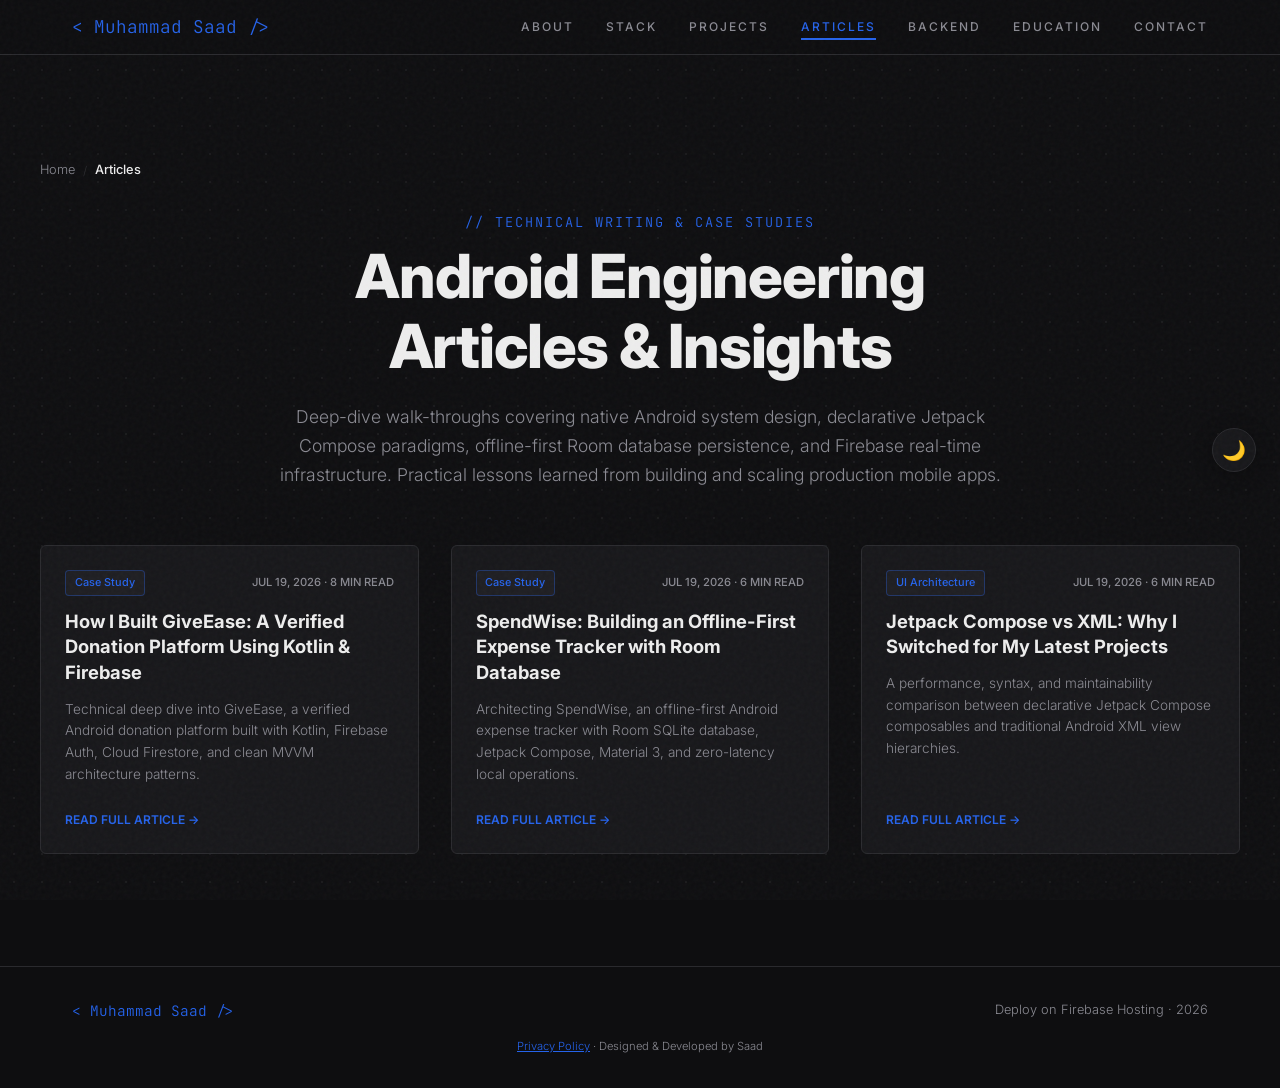
==== blog/index.html @ a01ab067 "feat(blog): upgrade blog to scalable SEO-optimized system with centralized posts-data and /blog/ lis" ====
<!DOCTYPE html>
<html lang="en-US">
<head>
    <meta charset="UTF-8">
    <meta http-equiv="Content-Security-Policy" content="upgrade-insecure-requests">
    <meta name="viewport" content="width=device-width, initial-scale=1.0, maximum-scale=1.0">
    <script>if(localStorage.getItem('portfolio-theme')==='light')document.documentElement.classList.add('light-mode');</script>
    <title>Android Engineering Articles &amp; Case Studies | Muhammad Saad</title>
    
    <!-- Meta Tags for SEO -->
    <meta name="description" content="Explore technical articles, Android case studies, and engineering breakdowns on Kotlin, Jetpack Compose, Room SQLite, and Firebase backend architectures by Muhammad Saad.">
    <meta name="robots" content="index, follow, max-image-preview:large, max-snippet:-1, max-video-preview:-1">
    <meta name="theme-color" content="#0e0e10">
    <meta name="author" content="Muhammad Saad">
    <meta name="keywords" content="Android developer articles, Kotlin tutorials, Jetpack Compose vs XML, Room Database case study, Firebase Android architecture, mobile app engineering blog">
    
    <link rel="canonical" href="https://saadev.site/blog/">
    <link rel="alternate" hreflang="en-us" href="https://saadev.site/blog/">

    <!-- Open Graph tags for social sharing -->
    <meta property="og:title" content="Android Engineering Articles &amp; Case Studies | Muhammad Saad">
    <meta property="og:description" content="In-depth technical articles and case studies exploring Kotlin, Jetpack Compose, Room persistence, and Firebase architectures.">
    <meta property="og:image" content="https://saadev.site/assets/og-image.jpg">
    <meta property="og:image:width" content="1200">
    <meta property="og:image:height" content="630">
    <meta property="og:url" content="https://saadev.site/blog/">
    <meta property="og:type" content="blog">

    <!-- Twitter Card tags -->
    <meta name="twitter:card" content="summary_large_image">
    <meta name="twitter:title" content="Android Engineering Articles | Muhammad Saad">
    <meta name="twitter:description" content="In-depth technical articles and case studies exploring Kotlin, Jetpack Compose, Room persistence, and Firebase architectures.">
    <meta name="twitter:image" content="https://saadev.site/assets/og-image.jpg">

    <!-- Favicons & Fonts -->
    <link rel="icon" type="image/svg+xml" href="/assets/favicon.svg">
    <link rel="apple-touch-icon" sizes="180x180" href="/assets/apple-touch-icon.png">
    <link rel="manifest" href="/manifest.json">
    <link rel="preconnect" href="https://fonts.googleapis.com">
    <link rel="preconnect" href="https://fonts.gstatic.com" crossorigin>
    <link href="https://fonts.googleapis.com/css2?family=Inter:wght@300;400;500;600;700;800&family=JetBrains+Mono:wght@400;700&display=swap" rel="stylesheet">
    <link rel="stylesheet" href="/style.css?v=10">

    <!-- Blog & Breadcrumbs Schema (JSON-LD) -->
    <script type="application/ld+json">
    {
      "@context": "https://schema.org",
      "@type": "Blog",
      "name": "Muhammad Saad — Android Developer Articles",
      "description": "Technical articles, system design breakdowns, and case studies on native Android development, Kotlin, Jetpack Compose, and Firebase infrastructure.",
      "url": "https://saadev.site/blog/",
      "author": {
        "@type": "Person",
        "name": "Muhammad Saad",
        "url": "https://saadev.site/"
      },
      "blogPost": [
        {
          "@type": "BlogPosting",
          "headline": "How I Built GiveEase: A Verified Donation Platform Using Kotlin & Firebase",
          "url": "https://saadev.site/blog/giveease-case-study",
          "datePublished": "2026-07-19"
        },
        {
          "@type": "BlogPosting",
          "headline": "SpendWise: Building an Offline-First Expense Tracker with Room Database",
          "url": "https://saadev.site/blog/spendwise-case-study",
          "datePublished": "2026-06-15"
        },
        {
          "@type": "BlogPosting",
          "headline": "Jetpack Compose vs XML: Why I Switched for My Latest Projects",
          "url": "https://saadev.site/blog/jetpack-compose-vs-xml",
          "datePublished": "2026-05-10"
        }
      ]
    }
    </script>
    <script type="application/ld+json">
    {
      "@context": "https://schema.org",
      "@type": "BreadcrumbList",
      "itemListElement": [
        { "@type": "ListItem", "position": 1, "name": "Home", "item": "https://saadev.site/" },
        { "@type": "ListItem", "position": 2, "name": "Articles", "item": "https://saadev.site/blog/" }
      ]
    }
    </script>
</head>
<body class="blog-listing-page">

<!-- Navbar -->
<nav class="navbar scrolled">
    <div class="nav-container">
        <a href="/" class="logo">&lt; Muhammad Saad /&gt;</a>
        <div class="nav-links">
            <a href="/#about">ABOUT</a>
            <a href="/#stack">STACK</a>
            <a href="/#projects">PROJECTS</a>
            <a href="/blog/" class="active">ARTICLES</a>
            <a href="/#backend">BACKEND</a>
            <a href="/#education">EDUCATION</a>
            <a href="/#contact">CONTACT</a>
        </div>
        <button class="hamburger" aria-label="Toggle Navigation Menu" type="button">
            <span></span><span></span><span></span>
        </button>
    </div>
</nav>

<main class="container section-padding" style="margin-top: 3rem;">
    <!-- Breadcrumb -->
    <div class="article-breadcrumb" style="max-width: 1200px; margin-bottom: 2rem;">
        <a href="/">Home</a>
        <span class="breadcrumb-separator">/</span>
        <span class="breadcrumb-current">Articles</span>
    </div>

    <!-- Header & On-Page SEO -->
    <header class="blog-listing-header">
        <div class="section-label" style="justify-content: center;">// TECHNICAL WRITING &amp; CASE STUDIES</div>
        <h1 class="blog-listing-title">Android Engineering Articles &amp; Insights</h1>
        <p class="blog-listing-desc">
            Deep-dive walk-throughs covering native Android system design, declarative Jetpack Compose paradigms, offline-first Room database persistence, and Firebase real-time infrastructure. Practical lessons learned from building and scaling production mobile apps.
        </p>
    </header>

    <!-- Articles Grid -->
    <section aria-label="All Technical Articles">
        <div class="blog-listing-grid" id="articles-listing-grid">
            <!-- Article 1 -->
            <article class="blog-card is-visible">
                <div class="blog-card-content">
                    <div style="display: flex; align-items: center; justify-content: space-between; margin-bottom: 0.8rem; gap: 0.5rem; flex-wrap: wrap;">
                        <span class="badge" style="font-size: 0.68rem; padding: 0.2rem 0.55rem; color: var(--accent); border-color: rgba(37, 99, 235, 0.35);">Case Study</span>
                        <div class="blog-card-meta" style="margin-bottom: 0;">JULY 19, 2026 · 8 MIN READ</div>
                    </div>
                    <h2 class="blog-card-title" style="font-size: 1.15rem; margin-bottom: 0.8rem;">How I Built GiveEase: A Verified Donation Platform Using Kotlin &amp; Firebase</h2>
                    <p class="blog-card-desc">Technical deep dive into GiveEase, a verified Android donation platform built with Kotlin, Firebase Auth, Cloud Firestore, and clean MVVM architecture patterns.</p>
                    <a href="/blog/giveease-case-study" class="blog-card-link">READ FULL CASE STUDY &rarr;</a>
                </div>
            </article>

            <!-- Article 2 -->
            <article class="blog-card is-visible">
                <div class="blog-card-content">
                    <div style="display: flex; align-items: center; justify-content: space-between; margin-bottom: 0.8rem; gap: 0.5rem; flex-wrap: wrap;">
                        <span class="badge" style="font-size: 0.68rem; padding: 0.2rem 0.55rem; color: var(--accent); border-color: rgba(37, 99, 235, 0.35);">Case Study</span>
                        <div class="blog-card-meta" style="margin-bottom: 0;">JUNE 15, 2026 · 6 MIN READ</div>
                    </div>
                    <h2 class="blog-card-title" style="font-size: 1.15rem; margin-bottom: 0.8rem;">SpendWise: Building an Offline-First Expense Tracker with Room Database</h2>
                    <p class="blog-card-desc">Architecting SpendWise, an offline-first Android expense tracker with Room SQLite database, Jetpack Compose, Material 3, and zero-latency local operations.</p>
                    <a href="/blog/spendwise-case-study" class="blog-card-link">READ FULL CASE STUDY &rarr;</a>
                </div>
            </article>

            <!-- Article 3 -->
            <article class="blog-card is-visible">
                <div class="blog-card-content">
                    <div style="display: flex; align-items: center; justify-content: space-between; margin-bottom: 0.8rem; gap: 0.5rem; flex-wrap: wrap;">
                        <span class="badge" style="font-size: 0.68rem; padding: 0.2rem 0.55rem; color: var(--accent); border-color: rgba(37, 99, 235, 0.35);">UI Architecture</span>
                        <div class="blog-card-meta" style="margin-bottom: 0;">MAY 10, 2026 · 6 MIN READ</div>
                    </div>
                    <h2 class="blog-card-title" style="font-size: 1.15rem; margin-bottom: 0.8rem;">Jetpack Compose vs XML: Why I Switched for My Latest Projects</h2>
                    <p class="blog-card-desc">A performance, syntax, and maintainability comparison between declarative Jetpack Compose composables and traditional Android XML view hierarchies.</p>
                    <a href="/blog/jetpack-compose-vs-xml" class="blog-card-link">READ COMPARISON ANALYSIS &rarr;</a>
                </div>
            </article>
        </div>
    </section>
</main>

<!-- Dynamic Hydration from Centralized Data -->
<script type="module">
    import { getAllPosts, formatDate } from '/blog/posts-data.js';
    try {
        const grid = document.getElementById('articles-listing-grid');
        const posts = getAllPosts();
        if (grid && posts && posts.length > 0) {
            grid.innerHTML = posts.map(post => `
                <article class="blog-card is-visible">
                    <div class="blog-card-content">
                        <div style="display: flex; align-items: center; justify-content: space-between; margin-bottom: 0.8rem; gap: 0.5rem; flex-wrap: wrap;">
                            <span class="badge" style="font-size: 0.68rem; padding: 0.2rem 0.55rem; color: var(--accent); border-color: rgba(37, 99, 235, 0.35);">${post.category}</span>
                            <div class="blog-card-meta" style="margin-bottom: 0;">${formatDate(post.datePublished).toUpperCase()} · ${post.readTimeMinutes} MIN READ</div>
                        </div>
                        <h2 class="blog-card-title" style="font-size: 1.15rem; margin-bottom: 0.8rem;">${post.title}</h2>
                        <p class="blog-card-desc">${post.excerpt}</p>
                        <a href="/blog/${post.slug}" class="blog-card-link">READ FULL ARTICLE &rarr;</a>
                    </div>
                </article>
            `).join('');
        }
    } catch (err) {
        console.debug('Static posts active:', err);
    }
</script>

<!-- Mobile Navigation and Theme Toggle Scripts -->
<script>
    document.addEventListener('DOMContentLoaded', () => {
        const hamburger = document.querySelector('.hamburger');
        const navLinks = document.querySelector('.nav-links');
        if (hamburger && navLinks) {
            hamburger.addEventListener('click', () => {
                hamburger.classList.toggle('active');
                navLinks.classList.toggle('active');
            });
        }

        const themeToggle = document.getElementById('theme-toggle');
        if (themeToggle) {
            themeToggle.addEventListener('click', () => {
                const isLight = document.documentElement.classList.toggle('light-mode');
                localStorage.setItem('portfolio-theme', isLight ? 'light' : 'dark');
            });
        }
    });
</script>

<!-- Dark/Light Mode Toggle -->
<button class="theme-toggle" id="theme-toggle" aria-label="Toggle dark/light mode">
    <span class="icon-moon">&#127769;</span>
    <span class="icon-sun">&#9728;&#65039;</span>
</button>

<!-- Footer -->
<footer class="footer">
    <div class="footer-inner">
        <div class="footer-logo">&lt; Muhammad Saad /&gt;</div>
        <div class="footer-right">Deploy on Firebase Hosting · 2026</div>
    </div>
    <div class="footer-center"><a href="/privacy" style="color: var(--accent); text-decoration: underline;">Privacy Policy</a> · Designed &amp; Developed by Saad</div>
</footer>

</body>
</html>
---- style.css ----
:root {
    --bg: #0e0e10;
    --surface: #17171a;
    --surface2: #1e1e22;
    --border: #2a2a2e;
    --text: #ededed;
    --muted: #8a8a92;
    --accent: #2563eb;
    --accent-hover: #1d4ed8;
    --white: #ffffff;
    --font-display: 'Inter', sans-serif;
    --font-ui: 'Inter', sans-serif;
    --font-body: 'Inter', sans-serif;
    --font-mono: 'JetBrains Mono', monospace;

    /* Legacy aliases — subpage inline styles reference these */
    --android: var(--accent);
    --android-dim: var(--accent-hover);
    --firebase: var(--accent);
    --firebase-org: var(--accent-hover);
}

/* Selection */
::selection { background: var(--accent); color: #fff; }

/* Scrollbar */
::-webkit-scrollbar { width: 6px; }
::-webkit-scrollbar-track { background: var(--bg); }
::-webkit-scrollbar-thumb { background: var(--border); border-radius: 3px; }
::-webkit-scrollbar-thumb:hover { background: var(--accent); }

* { margin:0; padding:0; box-sizing:border-box; }
html { scroll-behavior: smooth; overflow-x: hidden; }

body {
    background: var(--bg);
    color: var(--text);
    font-family: var(--font-body);
    font-weight: 300;
    line-height: 1.6;
    overflow-x: hidden;
}

/* Noise overlay */
body::before {
    content: '';
    position: fixed; top:0; left:0; width:100%; height:100%;
    background-image: url("data:image/svg+xml,%3Csvg viewBox='0 0 256 256' xmlns='http://www.w3.org/2000/svg'%3E%3Cfilter id='noise'%3E%3CfeTurbulence type='fractalNoise' baseFrequency='0.9' numOctaves='4' stitchTiles='stitch'/%3E%3C/filter%3E%3Crect width='100%25' height='100%25' filter='url(%23noise)' opacity='0.035'/%3E%3C/svg%3E");
    pointer-events: none; z-index: 9999;
}

/* Dot grid */
body::after {
    content: '';
    position: fixed; top:0; left:0; width:100%; height:100%;
    background-image: radial-gradient(var(--border) 1px, transparent 1px);
    background-size: 28px 28px;
    opacity: 0.4;
    pointer-events: none; z-index: -1;
}

a { text-decoration:none; color:inherit; transition: all 0.3s ease; }
img { max-width:100%; display:block; }

.container { max-width:1200px; margin:0 auto; padding:0 2rem; }
.section-padding { padding: 7rem 0; }

/* Scroll animation base with 3D depth */
.reveal {
    opacity: 0;
    transform: perspective(1000px) rotateX(8deg) translateY(24px);
    transform-origin: center bottom;
    transition: opacity 0.7s cubic-bezier(0.16, 1, 0.3, 1), transform 0.7s cubic-bezier(0.16, 1, 0.3, 1);
}
.reveal.is-visible {
    opacity: 1;
    transform: perspective(1000px) rotateX(0deg) translateY(0);
}
.reveal-left {
    opacity: 0;
    transform: perspective(1000px) rotateY(-8deg) translateX(-30px);
    transform-origin: left center;
    transition: opacity 0.7s cubic-bezier(0.16, 1, 0.3, 1), transform 0.7s cubic-bezier(0.16, 1, 0.3, 1);
}
.reveal-left.is-visible {
    opacity: 1;
    transform: perspective(1000px) rotateY(0deg) translateX(0);
}
.reveal-right {
    opacity: 0;
    transform: perspective(1000px) rotateY(8deg) translateX(30px);
    transform-origin: right center;
    transition: opacity 0.7s cubic-bezier(0.16, 1, 0.3, 1), transform 0.7s cubic-bezier(0.16, 1, 0.3, 1);
}
.reveal-right.is-visible {
    opacity: 1;
    transform: perspective(1000px) rotateY(0deg) translateX(0);
}

/* Section labels */
.section-label {
    font-family: var(--font-mono);
    font-size: 0.85rem;
    color: var(--accent);
    text-transform: uppercase;
    letter-spacing: 2px;
    margin-bottom: 0.5rem;
}

.section-heading {
    font-family: var(--font-display);
    font-size: clamp(3rem,5vw,4.5rem);
    font-weight: 800;
    color: var(--text);
    letter-spacing: -0.02em;
    margin-bottom: 3rem;
}

/* Buttons with 3D tactile depth */
.btn {
    display: inline-block; padding: 0.85rem 2rem;
    font-family: var(--font-body); font-size: 0.85rem; font-weight: 600;
    text-transform: uppercase; letter-spacing: 1px;
    cursor: pointer;
    border: none;
    transition: transform 0.18s cubic-bezier(0.16, 1, 0.3, 1), box-shadow 0.18s cubic-bezier(0.16, 1, 0.3, 1), background-color 0.18s ease, border-color 0.18s ease, color 0.18s ease;
}
.btn:hover {
    transform: translateY(-2px);
}
.btn:active {
    transform: translateY(0) scale(0.98);
}
.btn-primary {
    background: var(--accent); color: #fff;
    border: 2px solid var(--accent);
    box-shadow: 0 4px 14px rgba(37, 99, 235, 0.25);
}
.btn-primary:hover {
    background: var(--accent-hover); border-color: var(--accent-hover);
    box-shadow: 0 6px 20px rgba(37, 99, 235, 0.4);
}
.btn-ghost {
    background: transparent; color: var(--text);
    border: 2px solid var(--border);
}
.btn-ghost:hover {
    border-color: var(--accent); color: var(--accent);
    box-shadow: 0 6px 18px rgba(0, 0, 0, 0.15);
}
.btn-resume {
    background: transparent; color: var(--accent);
    border: 2px solid var(--accent);
}
.btn-resume:hover {
    background: var(--accent); color: #fff;
    box-shadow: 0 6px 20px rgba(37, 99, 235, 0.35);
}
.btn-submit { width: 100%; padding: 1rem; font-size: 0.9rem; cursor: pointer; }
.btn-submit:hover {
    transform: translateY(-2px);
    box-shadow: 0 6px 20px rgba(37, 99, 235, 0.4);
}
.btn-submit:active {
    transform: translateY(0) scale(0.98);
}

/* ===== NAVBAR ===== */
.navbar {
    position:fixed; top:0; left:0; width:100%; z-index:1000;
    padding:1.2rem 0; transition: all 0.3s ease;
}
.navbar.scrolled {
    padding:0.8rem 0;
    background: rgba(14,14,16,0.9);
    backdrop-filter: blur(20px);
    border-bottom: 1px solid var(--border);
}
.nav-container {
    max-width:1200px; margin:0 auto; padding:0 2rem;
    display:flex; justify-content:space-between; align-items:center;
}
.logo { font-family:var(--font-mono); color:var(--accent); font-size:1.1rem; }
.nav-links { display:flex; gap:2rem; }
.nav-links a {
    font-family:var(--font-body); font-size:0.75rem; font-weight:500;
    text-transform:uppercase; letter-spacing:2px;
    color:var(--muted); position:relative;
}
.nav-links a::after {
    content:''; position:absolute; bottom:-4px; left:0;
    width:0; height:2px; background:var(--accent);
    transition: width 0.3s ease;
}
.nav-links a:hover { color:var(--text); }
.nav-links a:hover::after, .nav-links a.active::after { width:100%; }
.nav-links a.active { color:var(--accent); }

.hamburger { display:none; cursor:pointer; flex-direction:column; gap:5px; z-index:1001; background:none; border:none; padding:0; }
.hamburger span { width:24px; height:2px; background:var(--text); transition:all 0.3s ease; display:block; }
.hamburger.active span:nth-child(1) { transform:translateY(7px) rotate(45deg); }
.hamburger.active span:nth-child(2) { opacity:0; }
.hamburger.active span:nth-child(3) { transform:translateY(-7px) rotate(-45deg); }

/* ===== HERO ===== */
.hero {
    min-height:100vh; display:flex; align-items:center;
    position:relative; padding: 7rem 2rem 4rem 2rem; overflow:hidden;
}
.hero-blob-1, .hero-blob-2 {
    position:absolute; border-radius:50%;
    filter:blur(120px); pointer-events:none;
    transition: transform 0.3s ease-out;
    will-change: transform;
}
.hero-blob-1 {
    width:500px; height:500px; bottom:-100px; left:-100px;
    background: var(--accent); opacity:0.06;
}
.hero-blob-2 {
    width:400px; height:400px; top:-50px; right:-50px;
    background: var(--accent); opacity:0.04;
}
.hero-content { max-width:1200px; margin:0 auto; width:100%; position:relative; z-index:2; }

.typing-tag {
    font-family:var(--font-mono); font-size:1rem; color:var(--accent);
    margin-bottom:1.5rem; height:1.5em;
    opacity:0; animation: fadeIn 0.6s forwards 0s;
}
.typing-cursor {
    display:inline-block; width:2px; height:1em;
    background:var(--accent); margin-left:2px;
    vertical-align:text-bottom;
    animation: blink 1s step-end infinite;
}

.hero-title {
    font-family:var(--font-display);
    font-size:clamp(2.5rem,10vw,9rem);
    font-weight: 800;
    letter-spacing: -0.04em;
    line-height:0.95; margin-bottom:1.5rem;
}
.hero-line-1 { display:block; color:var(--white); opacity:0; animation: fadeIn 0.7s forwards 0.2s; }
.hero-line-2 {
    display:block; color:var(--text);
    opacity:0; animation: fadeIn 0.7s forwards 0.4s;
}
.hero-line-3 {
    display:block; font-size:clamp(1.5rem,3.5vw,3.5rem);
    color:var(--text); opacity:0; animation: fadeIn 0.7s forwards 0.6s;
}

.hero-rule {
    width:0; height:2px; background:var(--accent);
    margin:1.5rem 0; animation: expandWidth 0.6s forwards 0.9s;
}

.hero-subtitle {
    font-size:1.1rem; color:var(--muted); max-width:500px;
    font-weight:300; margin-bottom:2rem;
    opacity:0; animation: fadeUp 0.6s forwards 1.1s;
}

.hero-buttons {
    display:flex; gap:1rem;
    opacity:0; animation: fadeUp 0.6s forwards 1.3s;
}

.hero-social {
    position:absolute; bottom:3rem; left:2rem;
    display:flex; flex-direction:column; align-items:center; gap:1rem;
    opacity:0; animation: fadeUp 0.6s forwards 1.5s;
}
.hero-social a {
    font-family:var(--font-body); font-size:0.75rem; font-weight:500; color:var(--muted);
    writing-mode:vertical-rl; letter-spacing:2px;
}
.hero-social a:hover { color:var(--accent); }
.hero-social .social-line { width:1px; height:60px; background:var(--border); }

.scroll-indicator {
    position:absolute; bottom:3rem; right:3rem;
    display:flex; flex-direction:column; align-items:center; gap:0.5rem;
    opacity:0; animation: fadeUp 0.6s forwards 1.5s;
}
.scroll-indicator span {
    writing-mode:vertical-rl; font-family:var(--font-body);
    font-size:0.7rem; font-weight:500; color:var(--muted); letter-spacing:3px;
}
.scroll-indicator .pulse-line {
    width:1px; height:40px;
    background:linear-gradient(to bottom, var(--accent), transparent);
    animation: pulseDown 2s infinite;
}

/* ===== ABOUT ===== */
.about-grid { display:grid; grid-template-columns:55% 45%; gap:3rem; align-items:start; }
.about-text-p { font-size:1.05rem; color:var(--text); margin-bottom:1.5rem; opacity:0.85; }

/* Avatar */
.avatar-wrapper {
    position:relative; width:140px; height:140px; margin-bottom:2rem;
}
.avatar-img {
    width:140px; height:140px; border-radius:50%; object-fit:cover;
    border:3px solid var(--accent); position:relative; z-index:1;
}
.avatar-border {
    position:absolute; top:-6px; left:-6px; width:152px; height:152px;
    border-radius:50%; border:2px dashed var(--border);
    animation: spin 12s linear infinite;
}
@keyframes spin { from{transform:rotate(0deg)} to{transform:rotate(360deg)} }

.stat-row { display:flex; gap:1rem; margin-top:2rem; }
.stat-box {
    background:var(--surface); border:1px solid var(--border);
    padding:1rem 1.2rem; flex:1; transition: border-color 0.3s;
}
.stat-box:hover { border-color:var(--accent); }
.stat-box .stat-val {
    font-family:var(--font-display); font-size:2rem; font-weight:700; color:var(--accent);
}
.stat-box .stat-label {
    font-family:var(--font-body); font-size:0.7rem; color:var(--muted);
    text-transform:uppercase; letter-spacing:1px;
}

/* Terminal (simplified) */
.terminal {
    background:var(--surface); border:1px solid var(--border);
    border-radius:8px; overflow:hidden;
}
.terminal-bar {
    background:var(--surface2); padding:0.6rem 1rem;
    display:flex; align-items:center;
    border-bottom: 1px solid var(--border);
}
.terminal-dot { display:none; }
.terminal-path { font-family:var(--font-mono); font-size:0.75rem; color:var(--muted); }

.terminal-body {
    padding:1.5rem; font-family:var(--font-mono); font-size:0.85rem; line-height:2;
}
.terminal-body .cmd { color:var(--muted); }
.terminal-body .out { color:var(--text); margin-left:1rem; }
.terminal-cursor {
    display:none;
}

/* ===== SKILLS ===== */
.skills-section { background:var(--surface); }
.skills-three-col {
    display:grid; grid-template-columns:repeat(3,1fr); gap:2rem;
}
.skill-group-card {
    background:var(--bg); border:1px solid var(--border);
    padding:2rem; border-radius:4px; transition: border-color 0.3s;
}
.skill-group-card:hover { border-color:var(--accent); }

.panel-header {
    display:flex; align-items:center; gap:0.8rem;
    margin-bottom:1.5rem;
}
.panel-header h3 {
    font-family:var(--font-ui); font-size:1.1rem; font-weight:700;
    color: var(--text);
}

.pill-grid { display:flex; flex-wrap:wrap; gap:0.8rem; }

/* Unified badge system */
.badge,
.pill,
.lang-pill,
.android-pill,
.tool-pill,
.project-tags span,
.service-tag,
.cert-badge {
    font-family: var(--font-body);
    font-size: 0.75rem;
    font-weight: 500;
    padding: 0.35rem 0.75rem;
    background: var(--surface2);
    border: 1px solid var(--border);
    color: var(--text);
    border-radius: 4px;
    display: inline-block;
    transition: border-color 0.2s ease;
    cursor: default;
    box-shadow: none;
}
.badge:hover,
.pill:hover,
.lang-pill:hover,
.android-pill:hover,
.tool-pill:hover,
.project-tags span:hover,
.service-tag:hover,
.cert-badge:hover {
    border-color: var(--accent);
}

/* ===== PROJECTS ===== */
.project-item {
    display:grid; grid-template-columns:1fr 1fr; gap:3rem;
    align-items:center; padding:4rem 0;
    border-bottom:1px solid var(--border);
    transition: border-color 0.35s ease;
}
.project-item:hover {
    border-bottom-color: rgba(37, 99, 235, 0.35);
}
.project-item.reverse { direction:rtl; }
.project-item.reverse > * { direction:ltr; }

.project-number {
    font-family:var(--font-display); font-size:8rem; font-weight:800;
    color:var(--surface2); line-height:1; margin-bottom:-1rem;
    position:relative; z-index:0;
    transition: color 0.4s ease, transform 0.4s cubic-bezier(0.16, 1, 0.3, 1);
    user-select: none;
}
.project-item:hover .project-number {
    color: rgba(37, 99, 235, 0.16);
    transform: translateY(-3px);
}
.project-name {
    font-family:var(--font-ui); font-size:2rem; font-weight:800;
    margin-bottom:0.5rem;
}
.project-desc { color:var(--muted); margin-bottom:1rem; font-size:1rem; }
.project-meta {
    font-family:var(--font-body); font-size:0.75rem; font-weight:500; color:var(--muted);
    margin-bottom:1rem; letter-spacing:1px;
}
.project-meta span { color:var(--text); }

.project-tags { display:flex; flex-wrap:wrap; gap:0.5rem; margin-bottom:1.5rem; }
.project-tags span {
    font-family:var(--font-body); font-size:0.75rem; font-weight:500;
    padding:0.3rem 0.7rem;
    background: var(--surface2);
    border:1px solid var(--border);
    color:var(--text);
}

/* Project challenge block */
.project-challenge {
    background:var(--surface); border-left:2px solid var(--accent);
    padding:0.8rem 1rem; margin-bottom:1rem;
    font-size:0.9rem; color:var(--muted); line-height:1.6;
    transition: background 0.3s ease, border-left-color 0.3s ease;
}
.project-item:hover .project-challenge {
    background: var(--surface2);
    border-left-color: var(--accent-hover);
}
.challenge-label {
    color:var(--accent); font-family:var(--font-mono);
    font-size:0.8rem; font-weight:700; margin-right:0.3rem;
}

.project-actions {
    display:flex; gap:1.5rem; align-items:center; flex-wrap:wrap;
}

.project-link {
    font-family:var(--font-body); font-size:0.85rem; font-weight:500;
    color:var(--accent); position:relative; display:inline-flex;
    align-items: center;
    gap: 0.2rem;
    transition: color 0.2s ease, transform 0.2s ease;
}
.project-link:hover {
    color: var(--accent-hover);
    transform: translateX(3px);
}
.project-link::after {
    content:''; position:absolute; bottom:-2px; left:0;
    width:0; height:1px; background:var(--accent);
    transition: width 0.3s;
}
.project-link:hover::after { width:100%; }

.download-link {
    color:var(--accent);
}
.download-link::after {
    background:var(--accent);
}
.download-link:hover {
    color:var(--accent);
}

.project-mockup {
    background:var(--surface); border:1px solid var(--border);
    border-radius:22px; max-width:260px; padding: 10px;
    margin:0 auto; display:block; position:relative;
    box-shadow: 0 16px 45px rgba(0,0,0,0.35);
    cursor: pointer;
    transition: transform 0.35s cubic-bezier(0.16, 1, 0.3, 1), box-shadow 0.35s ease, border-color 0.3s ease;
}
.project-mockup:hover {
    transform: translateY(-8px);
    border-color: rgba(37, 99, 235, 0.55);
    box-shadow: 0 24px 60px rgba(0, 0, 0, 0.45), 0 0 30px rgba(37, 99, 235, 0.16);
}
.project-mockup .mockup-inner {
    width:100%; border-radius:14px; overflow:hidden;
    background: linear-gradient(135deg, var(--surface2), var(--border));
    font-family:var(--font-mono); font-size:0.8rem; color:var(--muted);
}
.project-mockup .mockup-inner img {
    width: 100%; height: auto; display: block;
    transition: transform 0.45s cubic-bezier(0.16, 1, 0.3, 1);
}
.project-mockup:hover .mockup-inner img {
    transform: scale(1.03);
}

/* ===== FIREBASE SHOWCASE ===== */
.backend-section { background:var(--surface); }
.backend-sub {
    color:var(--muted); font-size:1rem; margin-top:-2rem;
    margin-bottom:3rem; max-width:600px;
}
.backend-grid {
    display:grid; grid-template-columns:repeat(3,1fr); gap:1.5rem;
    perspective: 1000px;
}
.service-card {
    background:var(--bg); border:1px solid var(--border);
    border-left:2px solid var(--accent);
    padding:1.5rem;
    transform-style: preserve-3d;
    transition: border-color 0.3s ease;
}
.service-card:hover {
    border-color:var(--accent);
}
.service-card h3, .service-card h4 {
    font-family:var(--font-ui); font-size:1.1rem; font-weight:700;
    color:var(--accent); margin-bottom:0.5rem;
}
.service-card p { color:var(--muted); font-size:0.9rem; }
.service-card .service-tag {
    display:inline-block; margin-top:0.8rem;
    font-family:var(--font-body); font-size:0.65rem; font-weight:500;
    padding:0.2rem 0.5rem; background:var(--surface2);
    border: 1px solid var(--border);
    color:var(--muted); text-transform:uppercase; letter-spacing:1px;
}

/* ===== CONTACT ===== */
.contact-section { position:relative; overflow:hidden; }
.contact-blob {
    position:absolute; width:500px; height:500px;
    border-radius:50%; filter:blur(120px); pointer-events:none;
    top:50%; left:50%; transform:translate(-50%,-50%);
    background: var(--accent);
    opacity:0.05;
}
.contact-inner { position:relative; z-index:2; text-align:center; }
.contact-heading {
    font-family:var(--font-display);
    font-size:clamp(3rem,6vw,5.5rem);
    font-weight: 800;
    letter-spacing: -0.02em;
    line-height:1;
    margin-bottom:1.5rem;
}
.contact-heading .outline {
    color:var(--text);
}
.contact-sub { color:var(--muted); font-size:1.1rem; margin-bottom:3rem; max-width:500px; margin-left:auto; margin-right:auto; }

/* Contact Grid */
.contact-grid {
    display:grid; grid-template-columns:1fr 1fr; gap:3rem;
    text-align:left;
}
.contact-links-col {
    display:flex; flex-direction:column; gap:1rem;
}
.contact-box {
    background:var(--surface); border:1px solid var(--border);
    padding:1.5rem; text-align:center;
    transition: all 0.3s ease;
}
.contact-box:hover {
    border-color:var(--accent); transform:translateY(-4px);
    box-shadow: 0 10px 30px rgba(37,99,235,0.08);
}
.contact-box .cb-icon {
    font-size:1.5rem; margin-bottom:0.5rem; color:var(--muted);
    transition: color 0.3s;
}
.contact-box:hover .cb-icon { color:var(--accent); }
.contact-box .cb-label {
    font-family:var(--font-body); font-size:0.7rem; font-weight:500; color:var(--muted);
    margin-bottom:0.2rem; word-break:break-all;
}
.contact-box .cb-link {
    font-family:var(--font-body); font-size:0.75rem; font-weight:600; color:var(--accent);
    text-transform:uppercase; letter-spacing:1px;
}

/* Contact Form */
.contact-form-wrapper {
    background:var(--surface); border:1px solid var(--border);
    padding:2rem; border-radius:4px;
}
.form-group { margin-bottom:1.5rem; }
.form-group label {
    display:block; font-family:var(--font-body); font-size:0.8rem; font-weight:500;
    color:var(--muted); text-transform:uppercase; letter-spacing:1px;
    margin-bottom:0.5rem;
}
.form-group input, .form-group textarea {
    width:100%; padding:0.8rem 1rem;
    background:var(--bg); border:1px solid var(--border);
    color:var(--text); font-family:var(--font-body); font-size:0.95rem;
    outline:none; transition: border-color 0.3s; resize:vertical;
}
.form-group input:focus, .form-group textarea:focus {
    border-color:var(--accent);
    box-shadow: 0 0 0 2px rgba(37,99,235,0.1);
}
.form-group input::placeholder, .form-group textarea::placeholder {
    color:var(--muted); opacity:0.6;
}

/* ===== EDUCATION ===== */
.edu-grid {
    display:grid; grid-template-columns:1fr 1fr; gap:3rem;
    perspective: 1000px;
}
.edu-card {
    background:var(--surface); border:1px solid var(--border);
    padding:2rem; border-radius:4px;
    transform-style: preserve-3d;
}
.edu-card-title {
    font-family:var(--font-ui); font-size:1.4rem; font-weight:700;
    color:var(--text); margin-bottom:1.5rem;
    padding-bottom:0.8rem; border-bottom:1px solid var(--border);
}
.edu-degree {
    font-family:var(--font-ui); font-size:1.1rem; font-weight:700;
    color:var(--accent); margin-bottom:0.3rem;
}
.edu-uni {
    font-size:1rem; color:var(--text); margin-bottom:0.2rem;
}
.edu-year {
    font-family:var(--font-body); font-size:0.8rem; font-weight:500;
    color:var(--muted); margin-bottom:1rem;
}
.edu-details p {
    font-size:0.9rem; color:var(--muted); margin-bottom:0.4rem; line-height:1.6;
}
.edu-label {
    color:var(--text); font-weight:500;
}

/* Certifications */
.cert-list { display:flex; flex-direction:column; gap:1rem; }
.cert-item {
    display:flex; align-items:center; gap:1rem;
    padding:0.8rem 1rem; background:var(--bg);
    border:1px solid var(--border); transition: border-color 0.3s;
}
.cert-item:hover { border-color:var(--accent); }
.cert-badge {
    font-family:var(--font-body); font-size:0.7rem; font-weight:700;
    padding:0.3rem 0.6rem; background:var(--surface2);
    border: 1px solid var(--border);
    color:var(--text); text-transform:uppercase;
    letter-spacing:1px; white-space:nowrap;
}
.cert-name {
    font-size:0.9rem; color:var(--text);
}

/* ===== FOOTER ===== */
.footer {
    border-top:1px solid var(--border); padding:2rem 0;
}
.footer-inner {
    max-width:1200px; margin:0 auto; padding:0 2rem;
    display:flex; justify-content:space-between; align-items:center;
}
.footer-logo { font-family:var(--font-mono); color:var(--accent); font-size:0.9rem; }
.footer-right { font-family:var(--font-body); color:var(--muted); font-size:0.8rem; }
.footer-center {
    text-align:center; padding:1rem 2rem 0;
    font-family:var(--font-body); font-size:0.7rem; color:var(--muted);
}

/* Keyframes */
@keyframes fadeIn {
    from { opacity:0; }
    to { opacity:1; }
}
@keyframes fadeUp {
    from { opacity:0; transform:translateY(25px); }
    to { opacity:1; transform:translateY(0); }
}
@keyframes blink { 0%,100%{opacity:1} 50%{opacity:0} }
@keyframes expandWidth { from{width:0} to{width:200px} }
@keyframes pulseDown {
    0%{opacity:1;transform:translateY(0)}
    100%{opacity:0;transform:translateY(15px)}
}

/* ===== RESPONSIVE ===== */
@media(max-width:900px) {
    .about-grid { grid-template-columns:1fr; }
    .skills-three-col { grid-template-columns:1fr; }
    .project-item, .project-item.reverse { grid-template-columns:1fr; }
    .project-mockup { max-width:200px; margin-top:1rem; }
    .backend-grid { grid-template-columns:1fr 1fr; }
    .stat-row { flex-direction:column; }
    .edu-grid { grid-template-columns:1fr; }
    .contact-grid { grid-template-columns:1fr; }
}
@media(max-width:768px) {
    .nav-links {
        position:fixed; top:0; right:-100%; width:70%; height:100vh;
        background:rgba(14,14,16,0.98); flex-direction:column;
        align-items:center; justify-content:center; gap:2rem;
        transition: right 0.4s ease;
    }
    .nav-links.active { right:0; }
    .hamburger { display:flex; }
    .hero-title { font-size:clamp(3rem,8vw,5rem); }
    .hero-buttons { flex-direction:column; }
    .btn { text-align:center; }
    .hero-social, .scroll-indicator { display:none; }
    .contact-grid { grid-template-columns:1fr; }
    .contact-box { width:100%; }
    .footer-inner { flex-direction:column; gap:0.5rem; text-align:center; }
    .backend-grid { grid-template-columns:1fr; }
    .section-heading { font-size:2.5rem; }
    .blog-grid { grid-template-columns: 1fr; }
    .testimonials-grid { grid-template-columns: 1fr; }
}

/* Blog Cards Section */
.blog-grid {
    display: grid;
    grid-template-columns: repeat(3, 1fr);
    gap: 2rem;
    margin-top: 3rem;
}
.blog-card {
    background: var(--surface);
    border: 1px solid var(--border);
    border-radius: 6px;
    overflow: hidden;
    transition: all 0.3s ease;
    display: flex;
    flex-direction: column;
    height: 100%;
}
.blog-card:hover {
    border-color: var(--accent);
    transform: translateY(-5px);
    box-shadow: 0 10px 30px rgba(37, 99, 235, 0.05);
}
.blog-card-content {
    padding: 1.5rem;
    display: flex;
    flex-direction: column;
    flex-grow: 1;
}
.blog-card-meta {
    font-family: var(--font-body);
    font-size: 0.7rem;
    font-weight: 500;
    color: var(--muted);
    margin-bottom: 0.5rem;
}
.blog-card-title {
    font-family: var(--font-ui);
    font-size: 1.1rem;
    font-weight: 700;
    color: var(--text);
    margin-bottom: 0.8rem;
    line-height: 1.4;
}
.blog-card-desc {
    font-size: 0.85rem;
    color: var(--muted);
    margin-bottom: 1.5rem;
    line-height: 1.6;
    flex-grow: 1;
}
.blog-card-link {
    font-family: var(--font-body);
    font-size: 0.75rem;
    font-weight: 600;
    color: var(--accent);
    margin-top: auto;
    display: inline-flex;
    align-items: center;
    gap: 0.5rem;
}
.blog-card-link:hover {
    color: var(--accent-hover);
}

/* Testimonials Section */
.testimonials-grid {
    display: grid;
    grid-template-columns: repeat(2, 1fr);
    gap: 2rem;
    margin-top: 3rem;
    perspective: 1000px;
}
.testimonial-card {
    background: var(--surface);
    border: 1px solid var(--border);
    border-radius: 6px;
    padding: 2rem;
    position: relative;
    transform-style: preserve-3d;
    transition: border-color 0.3s;
}
.testimonial-card:hover {
    border-color: var(--accent);
}
.testimonial-quote {
    font-size: 0.9rem;
    color: var(--text);
    line-height: 1.7;
    margin-bottom: 1.5rem;
    font-style: italic;
}
.testimonial-author {
    display: flex;
    flex-direction: column;
}
.testimonial-name {
    font-family: var(--font-ui);
    font-weight: 700;
    font-size: 0.95rem;
    color: var(--accent);
}
.testimonial-title {
    font-size: 0.75rem;
    color: var(--muted);
    margin-top: 0.2rem;
}

/* Social Share Buttons */
.project-share {
    display: flex;
    gap: 0.5rem;
    align-items: center;
    margin-top: 1rem;
}
.share-label {
    font-family: var(--font-body);
    font-size: 0.7rem;
    font-weight: 500;
    color: var(--muted);
}
.share-btn {
    padding: 0.25rem 0.5rem;
    border: 1px solid var(--border);
    font-family: var(--font-body);
    font-size: 0.65rem;
    font-weight: 500;
    color: var(--muted);
    cursor: pointer;
    background: transparent;
    transition: all 0.3s;
    text-transform: uppercase;
}
.share-btn:hover {
    color: var(--accent);
    border-color: var(--accent);
}

/* ===== OPEN TO WORK BADGE ===== */
.otw-badge {
    display: inline-flex;
    align-items: center;
    gap: 0.6rem;
    padding: 0.45rem 1.1rem;
    background: var(--surface2);
    border: 1px solid var(--border);
    border-radius: 50px;
    font-family: var(--font-body);
    font-size: 0.72rem;
    font-weight: 500;
    color: var(--text);
    text-transform: uppercase;
    letter-spacing: 1.5px;
    margin-top: 0.5rem;
    margin-bottom: 1.2rem;
    opacity: 0;
    animation: fadeIn 0.6s forwards 0.1s;
}
.otw-dot {
    width: 8px;
    height: 8px;
    background: var(--accent);
    border-radius: 50%;
    position: relative;
}
.otw-dot::before {
    content: '';
    position: absolute;
    top: 50%;
    left: 50%;
    transform: translate(-50%, -50%);
    width: 8px;
    height: 8px;
    background: var(--accent);
    border-radius: 50%;
    animation: otwPulse 2s ease-in-out infinite;
}
@keyframes otwPulse {
    0%, 100% { transform: translate(-50%, -50%) scale(1); opacity: 1; }
    50% { transform: translate(-50%, -50%) scale(2.5); opacity: 0; }
}

/* ===== ANIMATED STATS COUNTER ===== */
.stats-section {
    padding: 4rem 0;
    border-top: 1px solid var(--border);
    border-bottom: 1px solid var(--border);
    background: linear-gradient(180deg, rgba(37, 99, 235, 0.02) 0%, transparent 100%);
}
.stats-grid {
    display: grid;
    grid-template-columns: repeat(4, 1fr);
    gap: 2rem;
    text-align: center;
}
.stat-counter-box {
    padding: 2rem 1rem;
    position: relative;
}
.stat-counter-box::after {
    content: '';
    position: absolute;
    right: 0;
    top: 25%;
    height: 50%;
    width: 1px;
    background: var(--border);
}
.stat-counter-box:last-child::after { display: none; }
.stat-counter-val {
    font-family: var(--font-display);
    font-size: clamp(3rem, 5vw, 4.5rem);
    font-weight: 700;
    color: var(--accent);
    line-height: 1;
    margin-bottom: 0.5rem;
}
.stat-counter-val .stat-suffix {
    font-size: 0.6em;
    color: var(--accent);
}
.stat-counter-label {
    font-family: var(--font-body);
    font-size: 0.75rem;
    font-weight: 500;
    color: var(--muted);
    text-transform: uppercase;
    letter-spacing: 2px;
}

/* ===== DARK/LIGHT MODE TOGGLE ===== */
.theme-toggle {
    position: fixed;
    top: 50%;
    right: 1.5rem;
    transform: translateY(-50%);
    z-index: 999;
    width: 44px;
    height: 44px;
    border-radius: 50%;
    background: var(--surface);
    border: 1px solid var(--border);
    display: flex;
    align-items: center;
    justify-content: center;
    cursor: pointer;
    font-size: 1.2rem;
    transition: all 0.4s ease;
    box-shadow: 0 4px 20px rgba(0,0,0,0.3);
}
.theme-toggle:hover {
    border-color: var(--accent);
    transform: translateY(-50%) scale(1.1);
    box-shadow: 0 4px 25px rgba(37, 99, 235, 0.15);
}
.theme-toggle .icon-sun { display: none; }
.theme-toggle .icon-moon { display: block; }

/* ===== LIGHT MODE — variable overrides only ===== */
html.light-mode {
    --bg: #ffffff;
    --surface: #f7f7f8;
    --surface2: #f0f0f2;
    --border: #e2e2e6;
    --text: #18181b;
    --muted: #6b6b76;
    --accent: #2563eb;
    --accent-hover: #1d4ed8;
    --white: #18181b;
}
html.light-mode body::before { opacity: 0.01; }
html.light-mode body::after { opacity: 0.15; }
html.light-mode .theme-toggle .icon-sun { display: block; }
html.light-mode .theme-toggle .icon-moon { display: none; }
html.light-mode .navbar.scrolled { background: rgba(255, 255, 255, 0.92); }
html.light-mode .nav-links { background: rgba(255, 255, 255, 0.98); }
html.light-mode ::selection { background: var(--accent); color: #fff; }

/* ===== GITHUB HEATMAP ===== */
.github-section {
    padding: 5rem 0;
}
.github-heatmap-wrapper {
    background: var(--surface);
    border: 1px solid var(--border);
    border-radius: 8px;
    padding: 2rem;
    margin-top: 2rem;
    overflow-x: auto;
}
.github-heatmap {
    display: grid;
    grid-template-columns: repeat(52, 1fr);
    grid-template-rows: repeat(7, 1fr);
    gap: 3px;
    min-width: 680px;
}
.gh-cell {
    width: 12px;
    height: 12px;
    border-radius: 2px;
    background: var(--surface2);
    transition: all 0.3s ease;
}
.gh-cell.l1 { background: rgba(37, 99, 235, 0.15); }
.gh-cell.l2 { background: rgba(37, 99, 235, 0.3); }
.gh-cell.l3 { background: rgba(37, 99, 235, 0.55); }
.gh-cell.l4 { background: var(--accent); }
.gh-cell:hover { transform: scale(1.8); box-shadow: 0 0 8px rgba(37, 99, 235, 0.4); }

.github-stats-row {
    display: flex;
    gap: 2rem;
    margin-top: 1.5rem;
    flex-wrap: wrap;
}
.github-stat {
    font-family: var(--font-mono);
    font-size: 0.75rem;
    color: var(--muted);
}
.github-stat strong {
    color: var(--accent);
    font-size: 1.1rem;
    margin-right: 0.3rem;
}
.github-link-btn {
    display: inline-flex;
    align-items: center;
    gap: 0.5rem;
    margin-top: 1.5rem;
    padding: 0.7rem 1.5rem;
    border: 1px solid var(--accent);
    color: var(--accent);
    font-family: var(--font-body);
    font-size: 0.75rem;
    font-weight: 600;
    text-transform: uppercase;
    letter-spacing: 1px;
    transition: all 0.3s;
}
.github-link-btn:hover {
    background: var(--accent);
    color: #fff;
}

/* ===== WHATSAPP FLOATING BUTTON ===== */
.whatsapp-float {
    position: fixed;
    bottom: 2rem;
    left: 2rem;
    z-index: 998;
    width: 56px;
    height: 56px;
    background: #25D366;
    border-radius: 50%;
    display: flex;
    align-items: center;
    justify-content: center;
    box-shadow: 0 4px 20px rgba(37, 211, 102, 0.35);
    transition: all 0.3s ease;
    text-decoration: none;
}
.whatsapp-float:hover {
    transform: scale(1.1);
    box-shadow: 0 6px 30px rgba(37, 211, 102, 0.5);
}
.whatsapp-float svg {
    width: 28px;
    height: 28px;
    fill: #fff;
}
.whatsapp-tooltip {
    position: absolute;
    left: 70px;
    top: 50%;
    transform: translateY(-50%);
    background: var(--surface);
    border: 1px solid var(--border);
    padding: 0.5rem 1rem;
    border-radius: 6px;
    font-family: var(--font-body);
    font-size: 0.7rem;
    color: var(--text);
    white-space: nowrap;
    opacity: 0;
    pointer-events: none;
    transition: opacity 0.3s;
}
.whatsapp-float:hover .whatsapp-tooltip { opacity: 1; }

/* ===== PDF RESUME MODAL ===== */
.resume-modal-overlay {
    position: fixed;
    top: 0;
    left: 0;
    width: 100%;
    height: 100%;
    background: rgba(0, 0, 0, 0.85);
    backdrop-filter: blur(8px);
    z-index: 10000;
    display: none;
    align-items: center;
    justify-content: center;
    padding: 2rem;
}
.resume-modal-overlay.active { display: flex; }
.resume-modal {
    width: 100%;
    max-width: 900px;
    height: 85vh;
    background: var(--surface);
    border: 1px solid var(--border);
    border-radius: 8px;
    overflow: hidden;
    display: flex;
    flex-direction: column;
    animation: modalSlideUp 0.3s ease-out;
}
@keyframes modalSlideUp {
    from { transform: translateY(30px); opacity: 0; }
    to { transform: translateY(0); opacity: 1; }
}
.resume-modal-header {
    display: flex;
    justify-content: space-between;
    align-items: center;
    padding: 1rem 1.5rem;
    border-bottom: 1px solid var(--border);
    background: var(--surface2);
}
.resume-modal-title {
    font-family: var(--font-mono);
    font-size: 0.85rem;
    color: var(--accent);
}
.resume-modal-actions {
    display: flex;
    gap: 0.8rem;
    align-items: center;
}
.resume-modal-actions a,
.resume-modal-actions button {
    padding: 0.4rem 1rem;
    font-family: var(--font-body);
    font-size: 0.7rem;
    font-weight: 600;
    text-transform: uppercase;
    letter-spacing: 1px;
    cursor: pointer;
    transition: all 0.3s;
}
.resume-modal-actions a {
    background: var(--accent);
    color: #fff;
    border: 1px solid var(--accent);
    text-decoration: none;
}
.resume-modal-actions a:hover {
    background: var(--accent-hover);
    border-color: var(--accent-hover);
}
.resume-modal-close {
    background: transparent;
    border: 1px solid var(--border);
    color: var(--muted);
}
.resume-modal-close:hover {
    border-color: var(--muted);
    color: var(--text);
}
.resume-modal iframe {
    width: 100%;
    flex-grow: 1;
    border: none;
}

/* ===== FLOATING HIRE ME CTA ===== */
.floating-cta {
    position: fixed;
    bottom: 2rem;
    right: 2rem;
    z-index: 998;
    display: flex;
    align-items: center;
    gap: 0.6rem;
    padding: 0.9rem 1.8rem;
    background: var(--accent);
    color: #fff;
    font-family: var(--font-body);
    font-size: 0.8rem;
    font-weight: 700;
    text-transform: uppercase;
    letter-spacing: 1.5px;
    border: none;
    border-radius: 50px;
    cursor: pointer;
    text-decoration: none;
    box-shadow: 0 4px 25px rgba(37, 99, 235, 0.3);
    transition: all 0.3s ease;
    transform: translateY(100px);
    opacity: 0;
}
.floating-cta.visible {
    transform: translateY(0);
    opacity: 1;
}
.floating-cta:hover {
    transform: translateY(-2px);
    box-shadow: 0 8px 30px rgba(37, 99, 235, 0.45);
    color: #fff;
}
.floating-cta:active {
    transform: translateY(0) scale(0.98);
    box-shadow: 0 3px 12px rgba(37, 99, 235, 0.3);
}
.floating-cta .cta-pulse {
    width: 8px;
    height: 8px;
    background: #fff;
    border-radius: 50%;
    animation: ctaPulse 1.5s ease-in-out infinite;
}
@keyframes ctaPulse {
    0%, 100% { opacity: 1; transform: scale(1); }
    50% { opacity: 0.5; transform: scale(1.5); }
}

/* ===== RESPONSIVE ADDITIONS ===== */
@media (max-width: 768px) {
    .stats-grid { grid-template-columns: repeat(2, 1fr); }
    .stat-counter-box::after { display: none; }
    .stat-counter-box { padding: 1.5rem 0.5rem; }
    .testimonials-grid { grid-template-columns: 1fr; }
    .theme-toggle { top: auto; bottom: 9rem; right: 1rem; }
    .floating-cta { bottom: 1.2rem; right: 1rem; padding: 0.7rem 1.2rem; font-size: 0.7rem; }
    .whatsapp-float { bottom: 1.2rem; left: 1rem; width: 48px; height: 48px; }
    .whatsapp-tooltip { display: none; }
    .github-heatmap-wrapper { padding: 1rem; }
    .resume-modal { height: 75vh; }
}
@media (max-width: 480px) {
    .stats-grid { grid-template-columns: repeat(2, 1fr); gap: 1rem; }
    .github-stats-row { gap: 1rem; }
}

/* Accessibility: prefers-reduced-motion */
@media (prefers-reduced-motion: reduce) {
    .reveal,
    .reveal-left,
    .reveal-right,
    .reveal.is-visible,
    .reveal-left.is-visible,
    .reveal-right.is-visible {
        opacity: 1 !important;
        transform: none !important;
        transition: none !important;
    }
    .btn,
    .floating-cta,
    .service-card,
    .project-item,
    .testimonial-card,
    .edu-card,
    .hero-blob-1,
    .hero-blob-2 {
        transform: none !important;
        transition: none !important;
        box-shadow: none !important;
    }
    .cta-pulse,
    .otw-dot::before,
    .gh-live-dot {
        animation: none !important;
    }
}

/* ===== PWA INSTALL BUTTON ===== */
.pwa-install-btn {
    display: none;
    align-items: center;
    gap: 0.45rem;
    padding: 0.4rem 0.85rem;
    background: rgba(61, 220, 132, 0.08);
    border: 1px solid rgba(61, 220, 132, 0.35);
    color: #3DDC84;
    font-family: var(--font-mono);
    font-size: 0.72rem;
    font-weight: 600;
    border-radius: 999px;
    cursor: pointer;
    transition: all 0.25s ease;
    backdrop-filter: blur(8px);
}
.pwa-install-btn:hover {
    background: #3DDC84;
    color: #060608;
    transform: translateY(-1px);
    box-shadow: 0 4px 14px rgba(61, 220, 132, 0.3);
}
.pwa-install-btn svg {
    flex-shrink: 0;
}

/* ===== GITHUB LIVE WIDGET ===== */
.github-header-row {
    display: flex;
    justify-content: space-between;
    align-items: flex-end;
    margin-bottom: 1rem;
    gap: 1.5rem;
    flex-wrap: wrap;
}
.github-sub {
    font-size: 0.95rem;
    color: var(--muted);
    margin-top: 0.35rem;
}
.gh-user-link {
    color: var(--accent);
    font-weight: 600;
    text-decoration: underline;
    text-underline-offset: 3px;
}
.gh-live-status-pill {
    display: inline-flex;
    align-items: center;
    gap: 0.5rem;
    padding: 0.35rem 0.85rem;
    background: rgba(61, 220, 132, 0.08);
    border: 1px solid rgba(61, 220, 132, 0.25);
    border-radius: 999px;
    font-family: var(--font-mono);
    font-size: 0.75rem;
    color: #3DDC84;
    font-weight: 600;
    letter-spacing: 0.5px;
}
.gh-live-dot {
    width: 8px;
    height: 8px;
    background: #3DDC84;
    border-radius: 50%;
    box-shadow: 0 0 0 0 rgba(61, 220, 132, 0.7);
    animation: livePulse 2s infinite;
}
@keyframes livePulse {
    0% { box-shadow: 0 0 0 0 rgba(61, 220, 132, 0.7); }
    70% { box-shadow: 0 0 0 8px rgba(61, 220, 132, 0); }
    100% { box-shadow: 0 0 0 0 rgba(61, 220, 132, 0); }
}

.github-live-card {
    background: var(--surface2);
    border: 1px solid var(--border);
    border-radius: 8px;
    padding: 1.25rem 1.5rem;
    margin-bottom: 1.75rem;
    position: relative;
    overflow: hidden;
    transition: all 0.3s ease;
}
.github-live-card::before {
    content: '';
    position: absolute;
    top: 0;
    left: 0;
    width: 3px;
    height: 100%;
    background: linear-gradient(180deg, #3DDC84, var(--accent));
}
.github-live-card:hover {
    border-color: rgba(61, 220, 132, 0.35);
    transform: translateY(-2px);
    box-shadow: 0 8px 24px rgba(0, 0, 0, 0.25);
}
.gh-card-header {
    display: flex;
    justify-content: space-between;
    align-items: center;
    margin-bottom: 0.6rem;
    font-family: var(--font-mono);
    font-size: 0.72rem;
    color: var(--muted);
}
.gh-card-tag {
    display: inline-flex;
    align-items: center;
    gap: 0.35rem;
    color: #3DDC84;
    font-weight: 600;
}
.gh-card-time {
    color: var(--muted);
}
.gh-repo-title {
    display: inline-block;
    font-family: var(--font-mono);
    font-size: 1.15rem;
    font-weight: 700;
    color: var(--text);
    margin-bottom: 0.4rem;
    text-decoration: none;
    transition: color 0.2s;
}
.gh-repo-title:hover {
    color: var(--accent);
}
.gh-repo-desc {
    font-size: 0.88rem;
    color: var(--muted);
    line-height: 1.5;
    margin-bottom: 0.9rem;
}
.gh-card-footer {
    display: flex;
    justify-content: space-between;
    align-items: center;
    padding-top: 0.75rem;
    border-top: 1px solid rgba(255, 255, 255, 0.05);
}
.gh-lang-pill {
    display: inline-flex;
    align-items: center;
    gap: 0.4rem;
    font-family: var(--font-mono);
    font-size: 0.75rem;
    color: var(--text);
}
.gh-lang-dot {
    width: 8px;
    height: 8px;
    border-radius: 50%;
    background: #A97BFF;
}
.gh-card-link {
    font-family: var(--font-mono);
    font-size: 0.75rem;
    font-weight: 600;
    color: var(--accent);
    text-decoration: none;
    transition: all 0.2s;
}
.gh-card-link:hover {
    color: #fff;
    transform: translateX(2px);
}
.gh-heatmap-title {
    font-family: var(--font-mono);
    font-size: 0.75rem;
    color: var(--muted);
    text-transform: uppercase;
    letter-spacing: 1px;
    margin-bottom: 0.75rem;
}

/* ===== CONTACT FORM AJAX STATUS & SPINNER ===== */
.form-status {
    margin-top: 1.25rem;
    padding: 0.9rem 1.25rem;
    border-radius: 6px;
    font-family: var(--font-body);
    font-size: 0.88rem;
    line-height: 1.5;
    display: none;
    align-items: center;
    gap: 0.75rem;
    animation: fadeIn 0.3s ease;
}
.form-status.success {
    display: flex;
    background: rgba(61, 220, 132, 0.1);
    border: 1px solid rgba(61, 220, 132, 0.35);
    color: #3DDC84;
}
.form-status.error {
    display: flex;
    background: rgba(239, 68, 68, 0.1);
    border: 1px solid rgba(239, 68, 68, 0.35);
    color: #ef4444;
}
.btn-submit:disabled {
    opacity: 0.65;
    cursor: not-allowed;
}
.btn-spinner {
    width: 15px;
    height: 15px;
    border: 2px solid rgba(255, 255, 255, 0.3);
    border-top-color: #fff;
    border-radius: 50%;
    animation: spin 0.8s linear infinite;
    display: inline-block;
    vertical-align: middle;
    margin-right: 0.5rem;
}
@keyframes spin {
    to { transform: rotate(360deg); }
}

/* ===== MOCKUP INTERACTION HINTS ===== */
.mockup-zoom-hint {
    position: absolute;
    bottom: 18px;
    left: 50%;
    transform: translateX(-50%) translateY(6px);
    background: rgba(10, 11, 16, 0.85);
    backdrop-filter: blur(6px);
    border: 1px solid rgba(255, 255, 255, 0.15);
    border-radius: 999px;
    padding: 0.35rem 0.8rem;
    font-family: var(--font-mono);
    font-size: 0.68rem;
    color: #fff;
    pointer-events: none;
    opacity: 0;
    transition: all 0.25s ease;
    white-space: nowrap;
    z-index: 5;
}
.project-mockup:hover .mockup-zoom-hint {
    opacity: 1;
    transform: translateX(-50%) translateY(0);
}
.btn-preview-screens {
    background: none;
    border: none;
    cursor: pointer;
    padding: 0;
}

/* ===== PROJECT SCREENSHOT LIGHTBOX MODAL ===== */
.lightbox-modal-overlay {
    position: fixed;
    top: 0;
    left: 0;
    width: 100%;
    height: 100%;
    background: rgba(4, 5, 8, 0.88);
    backdrop-filter: blur(12px);
    z-index: 10001;
    display: none;
    align-items: center;
    justify-content: center;
    padding: 1.5rem;
    opacity: 0;
    transition: opacity 0.25s ease;
}
.lightbox-modal-overlay.active {
    display: flex;
    opacity: 1;
}
.lightbox-modal {
    width: 100%;
    max-width: 600px;
    max-height: 94vh;
    background: var(--surface);
    border: 1px solid var(--border);
    border-radius: 16px;
    overflow: hidden;
    display: flex;
    flex-direction: column;
    box-shadow: 0 30px 90px rgba(0, 0, 0, 0.65);
    animation: lightboxSlideUp 0.3s cubic-bezier(0.16, 1, 0.3, 1);
}
@keyframes lightboxSlideUp {
    from { transform: translateY(20px) scale(0.97); opacity: 0; }
    to { transform: translateY(0) scale(1); opacity: 1; }
}

.lightbox-header {
    display: flex;
    justify-content: space-between;
    align-items: center;
    padding: 1rem 1.25rem;
    border-bottom: 1px solid var(--border);
    background: var(--surface2);
    gap: 1rem;
}
.lightbox-title-wrap {
    min-width: 0;
}
.lightbox-badge {
    display: inline-block;
    font-family: var(--font-mono);
    font-size: 0.68rem;
    font-weight: 700;
    color: var(--accent);
    text-transform: uppercase;
    letter-spacing: 0.5px;
    margin-bottom: 0.2rem;
}
.lightbox-title {
    font-family: var(--font-ui);
    font-size: 1.05rem;
    font-weight: 700;
    color: var(--text);
    margin: 0;
    white-space: nowrap;
    overflow: hidden;
    text-overflow: ellipsis;
}
.lightbox-actions {
    display: flex;
    align-items: center;
    gap: 0.6rem;
    flex-shrink: 0;
}
.lightbox-action-btn {
    padding: 0.35rem 0.75rem;
    font-family: var(--font-mono);
    font-size: 0.7rem;
    font-weight: 600;
    background: var(--bg);
    border: 1px solid var(--border);
    color: var(--text);
    border-radius: 4px;
    text-decoration: none;
    transition: all 0.2s;
}
.lightbox-action-btn:hover {
    border-color: var(--accent);
    color: var(--accent);
}
.lightbox-close-btn {
    background: none;
    border: none;
    color: var(--muted);
    font-size: 1.5rem;
    line-height: 1;
    cursor: pointer;
    padding: 0.2rem 0.5rem;
    transition: color 0.2s;
}
.lightbox-close-btn:hover {
    color: var(--text);
}

.lightbox-body {
    position: relative;
    display: flex;
    align-items: center;
    justify-content: center;
    padding: 1.25rem;
    overflow-y: auto;
    background: radial-gradient(circle at center, rgba(37, 99, 235, 0.06) 0%, transparent 70%);
}
.lightbox-nav-btn {
    position: absolute;
    top: 50%;
    transform: translateY(-50%);
    width: 42px;
    height: 42px;
    background: rgba(14, 16, 23, 0.85);
    border: 1px solid var(--border);
    border-radius: 50%;
    color: var(--text);
    font-size: 1.1rem;
    display: flex;
    align-items: center;
    justify-content: center;
    cursor: pointer;
    z-index: 10;
    transition: all 0.2s;
    backdrop-filter: blur(8px);
}
.lightbox-nav-btn:hover {
    background: var(--accent);
    border-color: var(--accent);
    color: #fff;
    transform: translateY(-50%) scale(1.08);
}
.lightbox-nav-btn.prev { left: 1rem; }
.lightbox-nav-btn.next { right: 1rem; }

/* Android Phone Chassis Mockup */
.lightbox-phone-frame {
    width: 240px;
    height: 500px;
    background: #08090d;
    border: 3px solid #232738;
    border-radius: 36px;
    padding: 8px;
    position: relative;
    box-shadow: 0 20px 50px rgba(0, 0, 0, 0.6), inset 0 0 0 2px rgba(255, 255, 255, 0.05);
    display: flex;
    flex-direction: column;
}
.phone-speaker {
    width: 50px;
    height: 4px;
    background: #1a1c26;
    border-radius: 3px;
    margin: 4px auto 8px auto;
}
.phone-screen-wrap {
    flex: 1;
    border-radius: 26px;
    overflow: hidden;
    position: relative;
    background: #000;
}
.lightbox-img {
    width: 100%;
    height: 100%;
    object-fit: cover;
    display: block;
    transition: opacity 0.2s ease;
}

.lightbox-footer {
    padding: 0.9rem 1.25rem;
    border-top: 1px solid var(--border);
    background: var(--surface2);
    text-align: center;
}
.lightbox-caption {
    font-size: 0.85rem;
    color: var(--muted);
    line-height: 1.5;
    margin: 0 0 0.75rem 0;
}
.lightbox-dots {
    display: flex;
    justify-content: center;
    gap: 0.5rem;
}
.lightbox-dot {
    width: 8px;
    height: 8px;
    border-radius: 50%;
    background: var(--border);
    cursor: pointer;
    transition: all 0.25s;
}
.lightbox-dot.active {
    width: 22px;
    border-radius: 4px;
    background: var(--accent);
}

@media (max-width: 560px) {
    .lightbox-modal { max-width: 95vw; }
    .lightbox-phone-frame { width: 200px; height: 420px; }
    .lightbox-nav-btn { width: 34px; height: 34px; font-size: 0.9rem; }
    .lightbox-nav-btn.prev { left: 0.5rem; }
    .lightbox-nav-btn.next { right: 0.5rem; }
    .lightbox-action-btn { display: none; }
}

/* ===== BLOG & ARTICLE SYSTEM UPGRADES ===== */
.article-container {
    max-width: 720px;
    margin: 0 auto;
    padding: 0 1.5rem;
}
.article-breadcrumb {
    display: flex;
    align-items: center;
    gap: 0.5rem;
    font-family: var(--font-body);
    font-size: 0.8rem;
    color: var(--muted);
    margin-bottom: 1.5rem;
    flex-wrap: wrap;
}
.article-breadcrumb a {
    color: var(--muted);
    text-decoration: none;
    transition: color 0.2s ease;
}
.article-breadcrumb a:hover {
    color: var(--accent);
}
.article-breadcrumb .breadcrumb-separator {
    color: var(--border);
    font-size: 0.75rem;
}
.article-breadcrumb .breadcrumb-current {
    color: var(--text);
    font-weight: 500;
    white-space: nowrap;
    overflow: hidden;
    text-overflow: ellipsis;
    max-width: 320px;
}
.article-header {
    margin-bottom: 2.5rem;
}
.article-badge-row {
    display: flex;
    align-items: center;
    gap: 0.75rem;
    margin-bottom: 1.25rem;
}
.article-title {
    font-family: var(--font-ui);
    font-size: clamp(2rem, 4.5vw, 3.2rem);
    line-height: 1.18;
    font-weight: 800;
    color: var(--text);
    margin-bottom: 1.25rem;
    letter-spacing: -0.02em;
}
.article-meta-bar {
    display: flex;
    align-items: center;
    flex-wrap: wrap;
    gap: 0.75rem;
    background: var(--surface2);
    border: 1px solid var(--border);
    padding: 0.65rem 1rem;
    border-radius: 6px;
    font-family: var(--font-mono);
    font-size: 0.78rem;
    color: var(--muted);
    margin-bottom: 2.5rem;
}
.article-meta-bar span {
    display: inline-flex;
    align-items: center;
    gap: 0.35rem;
}
.article-meta-bar .meta-divider {
    color: var(--border);
}
.article-body {
    color: var(--text);
    font-size: 1.05rem;
    line-height: 1.85;
    opacity: 0.92;
}
.article-body p {
    margin-bottom: 1.6rem;
}
.article-body strong {
    color: var(--white);
    font-weight: 600;
}
.article-body h2 {
    font-family: var(--font-ui);
    font-size: 1.65rem;
    font-weight: 700;
    color: var(--text);
    line-height: 1.3;
    margin: 2.75rem 0 1.1rem;
    padding-bottom: 0.5rem;
    border-bottom: 1px solid var(--border);
}
.article-body h3 {
    font-family: var(--font-ui);
    font-size: 1.25rem;
    font-weight: 600;
    color: var(--text);
    margin: 2rem 0 0.8rem;
}
.article-body ul, .article-body ol {
    margin: 0 0 1.6rem 1.5rem;
    line-height: 1.8;
}
.article-body li {
    margin-bottom: 0.5rem;
}
.article-body pre {
    background: var(--surface2);
    border-left: 3px solid var(--accent);
    padding: 1.25rem 1.5rem;
    border-radius: 4px;
    margin: 1.8rem 0;
    font-family: var(--font-mono);
    font-size: 0.85rem;
    overflow-x: auto;
    line-height: 1.6;
}
.article-body a {
    color: var(--accent);
    text-decoration: underline;
    text-underline-offset: 3px;
    transition: color 0.2s ease;
}
.article-body a:hover {
    color: var(--accent-hover);
}

/* Related Articles Section */
.related-articles-section {
    margin-top: 4.5rem;
    padding-top: 3rem;
    border-top: 1px solid var(--border);
}
.related-articles-heading {
    font-family: var(--font-ui);
    font-size: 1.5rem;
    font-weight: 700;
    color: var(--text);
    margin-bottom: 0.4rem;
}
.related-articles-sub {
    font-size: 0.88rem;
    color: var(--muted);
    margin-bottom: 2rem;
}
.related-grid {
    display: grid;
    grid-template-columns: repeat(2, 1fr);
    gap: 1.75rem;
}
@media (max-width: 680px) {
    .related-grid {
        grid-template-columns: 1fr;
    }
}

/* Blog Listing Page */
.blog-listing-header {
    text-align: center;
    max-width: 760px;
    margin: 0 auto 3.5rem auto;
}
.blog-listing-title {
    font-family: var(--font-ui);
    font-size: clamp(2.4rem, 5vw, 3.8rem);
    font-weight: 800;
    color: var(--text);
    line-height: 1.15;
    margin-bottom: 1.25rem;
    letter-spacing: -0.02em;
}
.blog-listing-desc {
    font-size: 1.1rem;
    color: var(--muted);
    line-height: 1.65;
}
.blog-listing-grid {
    display: grid;
    grid-template-columns: repeat(3, 1fr);
    gap: 2rem;
}
@media (max-width: 960px) {
    .blog-listing-grid {
        grid-template-columns: repeat(2, 1fr);
    }
}
@media (max-width: 640px) {
    .blog-listing-grid {
        grid-template-columns: 1fr;
    }
}

/* Homepage "View All Articles" CTA */
.blog-actions-row {
    text-align: center;
    margin-top: 3rem;
}
.btn-view-all-articles {
    display: inline-flex;
    align-items: center;
    gap: 0.6rem;
    padding: 0.85rem 2.2rem;
    background: transparent;
    border: 1px solid var(--accent);
    color: var(--accent);
    font-family: var(--font-body);
    font-size: 0.85rem;
    font-weight: 600;
    text-transform: uppercase;
    letter-spacing: 1.2px;
    border-radius: 4px;
    transition: all 0.3s cubic-bezier(0.16, 1, 0.3, 1);
    text-decoration: none;
}
.btn-view-all-articles:hover {
    background: var(--accent);
    color: #ffffff;
    transform: translateY(-3px);
    box-shadow: 0 10px 25px rgba(37, 99, 235, 0.25);
}
.btn-view-all-articles span {
    transition: transform 0.2s ease;
}
.btn-view-all-articles:hover span {
    transform: translateX(4px);
}
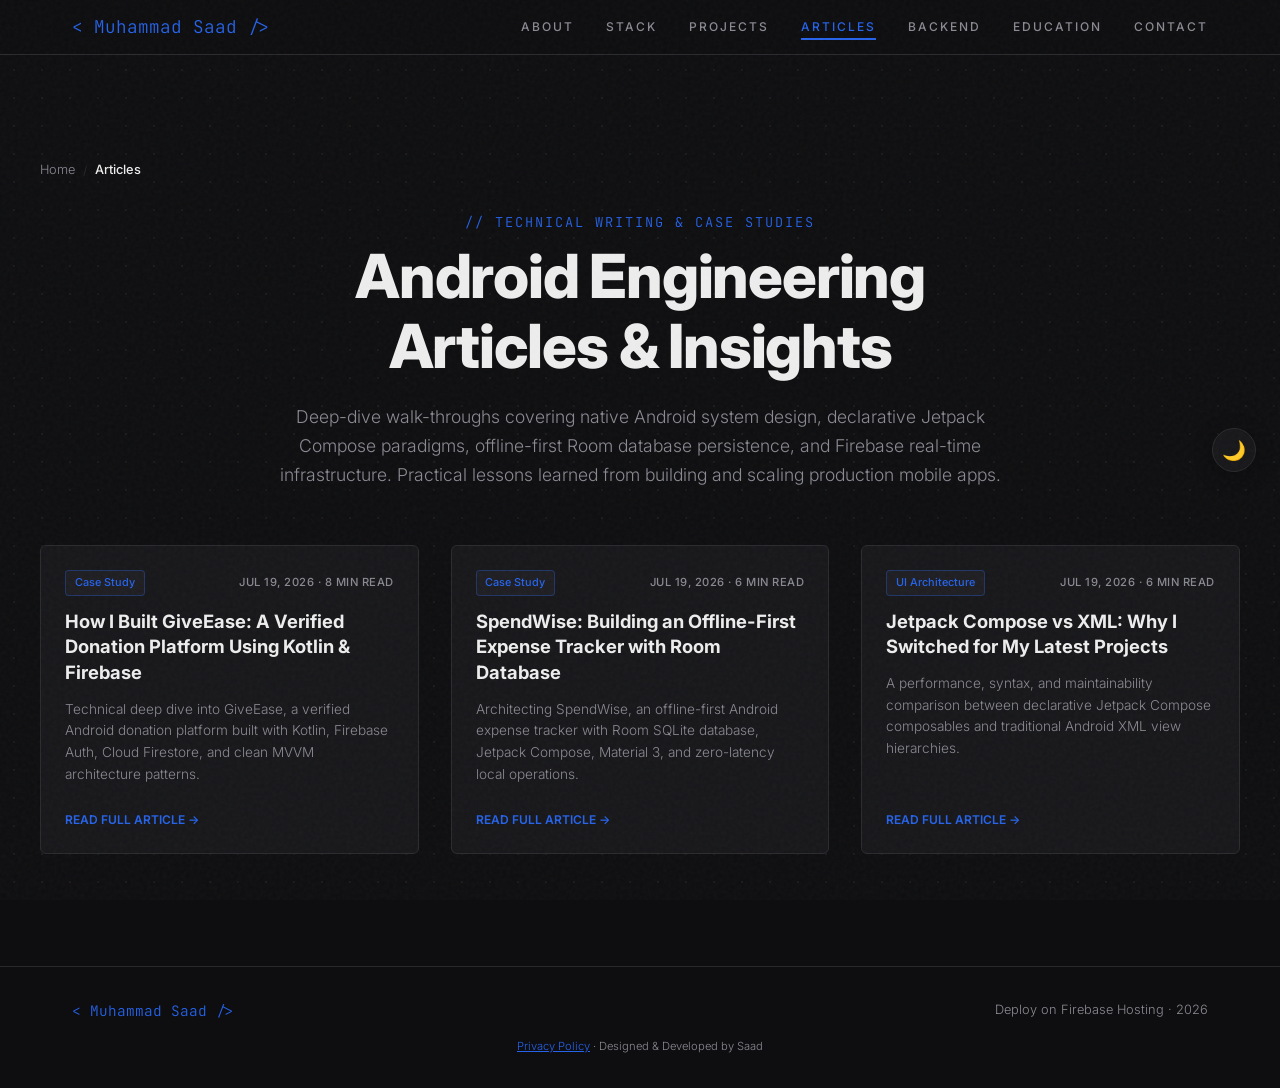
==== commit ab3a5b83: "fix(blog): make homepage featured articles and blog listing grids fully responsive on mobile" ====
--- a/blog/index.html
+++ b/blog/index.html
@@ -39,7 +39,7 @@
     <link rel="preconnect" href="https://fonts.googleapis.com">
     <link rel="preconnect" href="https://fonts.gstatic.com" crossorigin>
     <link href="https://fonts.googleapis.com/css2?family=Inter:wght@300;400;500;600;700;800&family=JetBrains+Mono:wght@400;700&display=swap" rel="stylesheet">
-    <link rel="stylesheet" href="/style.css?v=10">
+    <link rel="stylesheet" href="/style.css?v=11">
 
     <!-- Blog & Breadcrumbs Schema (JSON-LD) -->
     <script type="application/ld+json">
--- a/style.css
+++ b/style.css
@@ -747,8 +747,8 @@
     .footer-inner { flex-direction:column; gap:0.5rem; text-align:center; }
     .backend-grid { grid-template-columns:1fr; }
     .section-heading { font-size:2.5rem; }
-    .blog-grid { grid-template-columns: 1fr; }
     .testimonials-grid { grid-template-columns: 1fr; }
+    .container { padding: 0 1.25rem; }
 }
 
 /* Blog Cards Section */
@@ -757,7 +757,25 @@
     grid-template-columns: repeat(3, 1fr);
     gap: 2rem;
     margin-top: 3rem;
-}
+    width: 100%;
+    box-sizing: border-box;
+}
+
+@media (max-width: 1024px) {
+    .blog-grid {
+        grid-template-columns: repeat(2, 1fr);
+        gap: 1.5rem;
+    }
+}
+
+@media (max-width: 640px) {
+    .blog-grid {
+        grid-template-columns: 1fr;
+        gap: 1.25rem;
+        margin-top: 2rem;
+    }
+}
+
 .blog-card {
     background: var(--surface);
     border: 1px solid var(--border);
@@ -767,6 +785,9 @@
     display: flex;
     flex-direction: column;
     height: 100%;
+    width: 100%;
+    max-width: 100%;
+    box-sizing: border-box;
 }
 .blog-card:hover {
     border-color: var(--accent);
@@ -778,6 +799,13 @@
     display: flex;
     flex-direction: column;
     flex-grow: 1;
+    width: 100%;
+    box-sizing: border-box;
+}
+@media (max-width: 640px) {
+    .blog-card-content {
+        padding: 1.25rem;
+    }
 }
 .blog-card-meta {
     font-family: var(--font-body);
@@ -785,6 +813,7 @@
     font-weight: 500;
     color: var(--muted);
     margin-bottom: 0.5rem;
+    letter-spacing: 0.5px;
 }
 .blog-card-title {
     font-family: var(--font-ui);
@@ -793,6 +822,8 @@
     color: var(--text);
     margin-bottom: 0.8rem;
     line-height: 1.4;
+    word-break: break-word;
+    overflow-wrap: break-word;
 }
 .blog-card-desc {
     font-size: 0.85rem;
@@ -800,6 +831,8 @@
     margin-bottom: 1.5rem;
     line-height: 1.6;
     flex-grow: 1;
+    word-break: break-word;
+    overflow-wrap: break-word;
 }
 .blog-card-link {
     font-family: var(--font-body);
@@ -1987,15 +2020,19 @@
     display: grid;
     grid-template-columns: repeat(3, 1fr);
     gap: 2rem;
-}
-@media (max-width: 960px) {
+    width: 100%;
+    box-sizing: border-box;
+}
+@media (max-width: 1024px) {
     .blog-listing-grid {
         grid-template-columns: repeat(2, 1fr);
+        gap: 1.5rem;
     }
 }
 @media (max-width: 640px) {
     .blog-listing-grid {
         grid-template-columns: 1fr;
+        gap: 1.25rem;
     }
 }
 
@@ -2020,6 +2057,7 @@
     border-radius: 4px;
     transition: all 0.3s cubic-bezier(0.16, 1, 0.3, 1);
     text-decoration: none;
+    box-sizing: border-box;
 }
 .btn-view-all-articles:hover {
     background: var(--accent);
@@ -2033,6 +2071,17 @@
 .btn-view-all-articles:hover span {
     transform: translateX(4px);
 }
-
-
-
+@media (max-width: 640px) {
+    .blog-actions-row {
+        margin-top: 2rem;
+    }
+    .btn-view-all-articles {
+        width: 100%;
+        max-width: 320px;
+        justify-content: center;
+        padding: 0.85rem 1.5rem;
+    }
+}
+
+
+
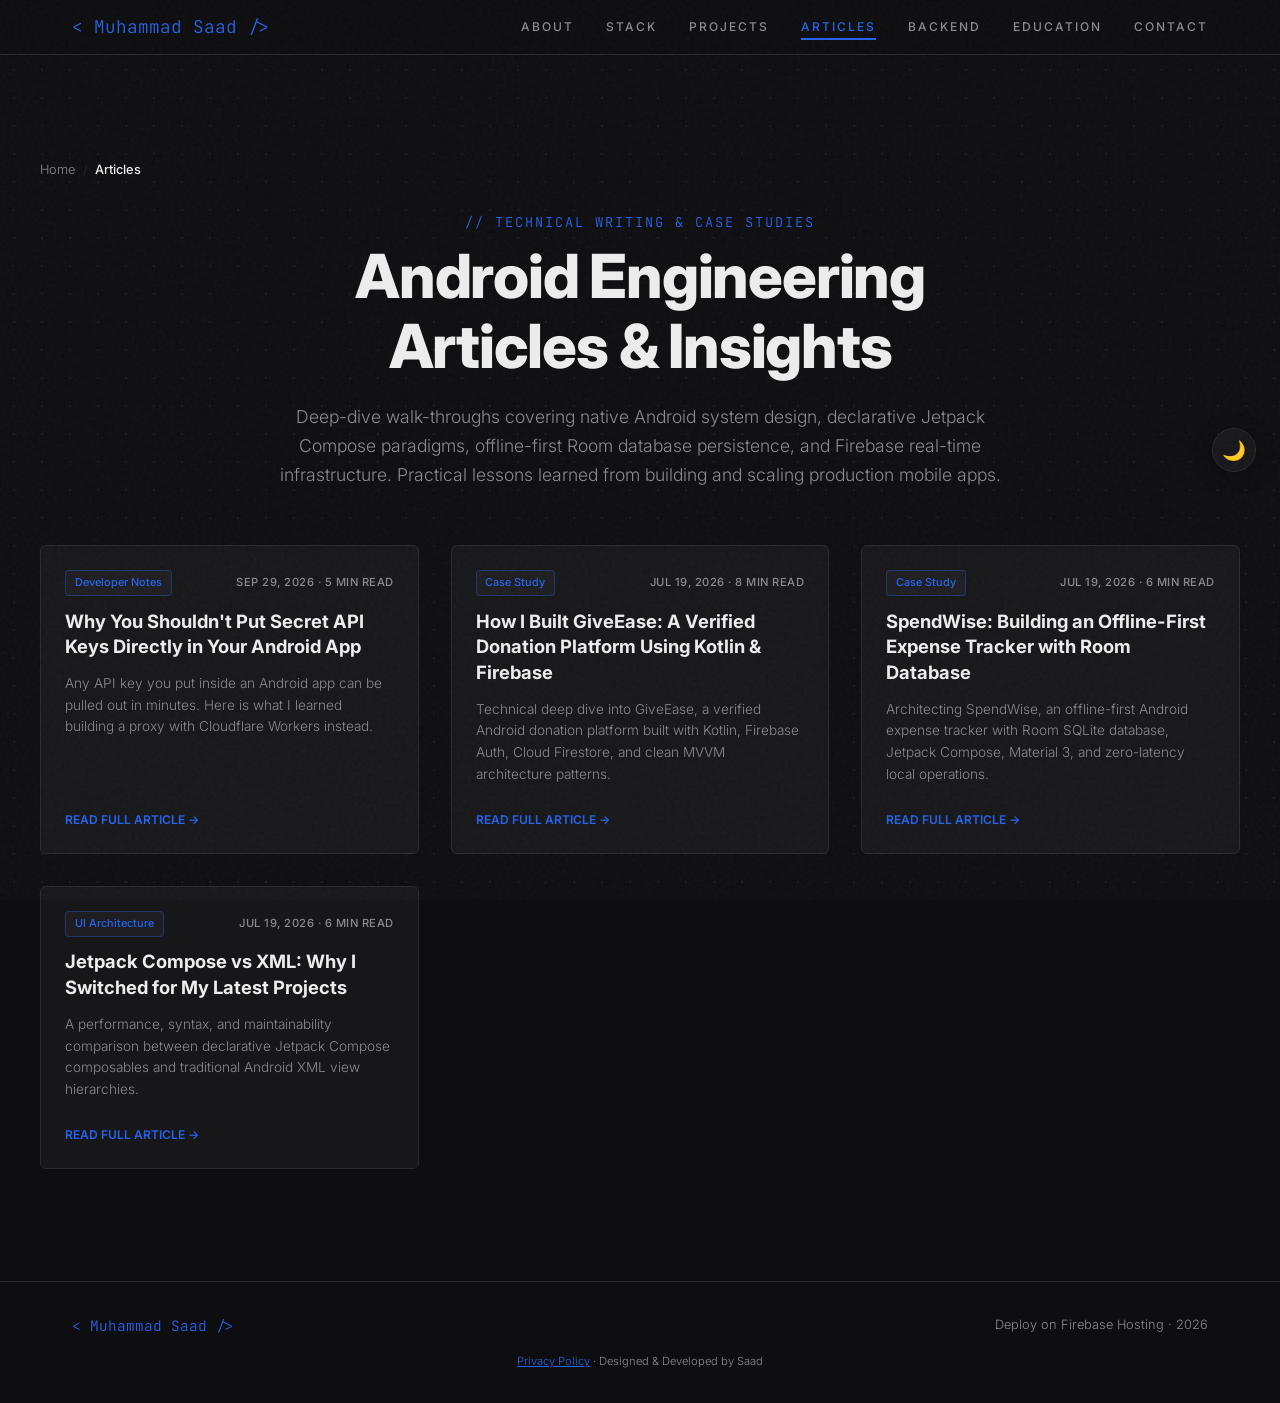
==== commit 5c1ef743: "feat(blog): publish Why You Shouldn't Put Secret API Keys Directly in Your Android App article" ====
--- a/blog/index.html
+++ b/blog/index.html
@@ -57,6 +57,12 @@
       "blogPost": [
         {
           "@type": "BlogPosting",
+          "headline": "Why You Shouldn't Put Secret API Keys Directly in Your Android App",
+          "url": "https://saadev.site/blog/why-you-shouldnt-put-secret-api-keys-in-your-android-app",
+          "datePublished": "2026-09-29"
+        },
+        {
+          "@type": "BlogPosting",
           "headline": "How I Built GiveEase: A Verified Donation Platform Using Kotlin & Firebase",
           "url": "https://saadev.site/blog/giveease-case-study",
           "datePublished": "2026-07-19"
@@ -128,6 +134,19 @@
     <!-- Articles Grid -->
     <section aria-label="All Technical Articles">
         <div class="blog-listing-grid" id="articles-listing-grid">
+            <!-- Article: Secret API Keys in Android -->
+            <article class="blog-card is-visible">
+                <div class="blog-card-content">
+                    <div style="display: flex; align-items: center; justify-content: space-between; margin-bottom: 0.8rem; gap: 0.5rem; flex-wrap: wrap;">
+                        <span class="badge" style="font-size: 0.68rem; padding: 0.2rem 0.55rem; color: var(--accent); border-color: rgba(37, 99, 235, 0.35);">Developer Notes</span>
+                        <div class="blog-card-meta" style="margin-bottom: 0;">SEPTEMBER 29, 2026 · 5 MIN READ</div>
+                    </div>
+                    <h2 class="blog-card-title" style="font-size: 1.15rem; margin-bottom: 0.8rem;">Why You Shouldn't Put Secret API Keys Directly in Your Android App</h2>
+                    <p class="blog-card-desc">Any API key you put inside an Android app can be pulled out in minutes. Here is what I learned building a proxy with Cloudflare Workers instead.</p>
+                    <a href="/blog/why-you-shouldnt-put-secret-api-keys-in-your-android-app" class="blog-card-link">READ FULL ARTICLE &rarr;</a>
+                </div>
+            </article>
+
             <!-- Article 1 -->
             <article class="blog-card is-visible">
                 <div class="blog-card-content">
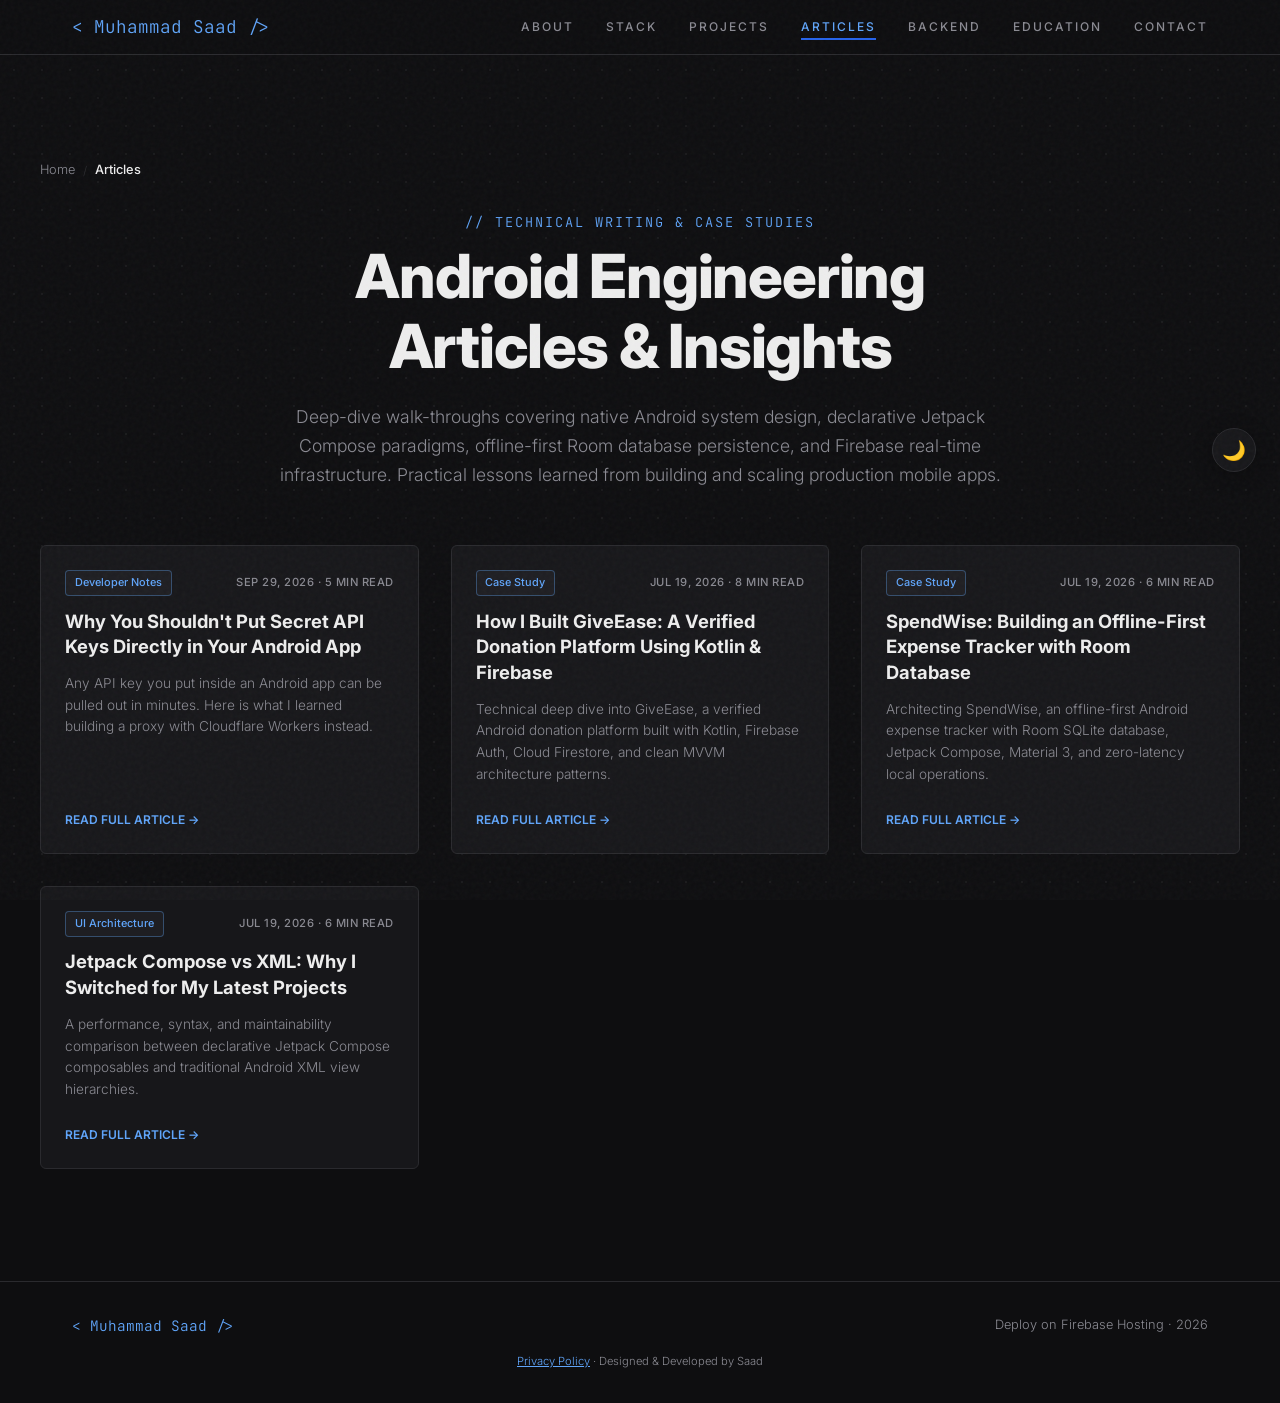
==== commit aafa3548: "fix(a11y): achieve 100 accessibility score on Lighthouse" ====
--- a/blog/index.html
+++ b/blog/index.html
@@ -3,7 +3,7 @@
 <head>
     <meta charset="UTF-8">
     <meta http-equiv="Content-Security-Policy" content="upgrade-insecure-requests">
-    <meta name="viewport" content="width=device-width, initial-scale=1.0, maximum-scale=1.0">
+    <meta name="viewport" content="width=device-width, initial-scale=1.0">
     <script>if(localStorage.getItem('portfolio-theme')==='light')document.documentElement.classList.add('light-mode');</script>
     <title>Android Engineering Articles &amp; Case Studies | Muhammad Saad</title>
     
@@ -138,7 +138,7 @@
             <article class="blog-card is-visible">
                 <div class="blog-card-content">
                     <div style="display: flex; align-items: center; justify-content: space-between; margin-bottom: 0.8rem; gap: 0.5rem; flex-wrap: wrap;">
-                        <span class="badge" style="font-size: 0.68rem; padding: 0.2rem 0.55rem; color: var(--accent); border-color: rgba(37, 99, 235, 0.35);">Developer Notes</span>
+                        <span class="badge" style="font-size: 0.68rem; padding: 0.2rem 0.55rem; color: var(--accent-text); border-color: rgba(96, 165, 250, 0.35);">Developer Notes</span>
                         <div class="blog-card-meta" style="margin-bottom: 0;">SEPTEMBER 29, 2026 · 5 MIN READ</div>
                     </div>
                     <h2 class="blog-card-title" style="font-size: 1.15rem; margin-bottom: 0.8rem;">Why You Shouldn't Put Secret API Keys Directly in Your Android App</h2>
@@ -151,7 +151,7 @@
             <article class="blog-card is-visible">
                 <div class="blog-card-content">
                     <div style="display: flex; align-items: center; justify-content: space-between; margin-bottom: 0.8rem; gap: 0.5rem; flex-wrap: wrap;">
-                        <span class="badge" style="font-size: 0.68rem; padding: 0.2rem 0.55rem; color: var(--accent); border-color: rgba(37, 99, 235, 0.35);">Case Study</span>
+                        <span class="badge" style="font-size: 0.68rem; padding: 0.2rem 0.55rem; color: var(--accent-text); border-color: rgba(96, 165, 250, 0.35);">Case Study</span>
                         <div class="blog-card-meta" style="margin-bottom: 0;">JULY 19, 2026 · 8 MIN READ</div>
                     </div>
                     <h2 class="blog-card-title" style="font-size: 1.15rem; margin-bottom: 0.8rem;">How I Built GiveEase: A Verified Donation Platform Using Kotlin &amp; Firebase</h2>
@@ -164,7 +164,7 @@
             <article class="blog-card is-visible">
                 <div class="blog-card-content">
                     <div style="display: flex; align-items: center; justify-content: space-between; margin-bottom: 0.8rem; gap: 0.5rem; flex-wrap: wrap;">
-                        <span class="badge" style="font-size: 0.68rem; padding: 0.2rem 0.55rem; color: var(--accent); border-color: rgba(37, 99, 235, 0.35);">Case Study</span>
+                        <span class="badge" style="font-size: 0.68rem; padding: 0.2rem 0.55rem; color: var(--accent-text); border-color: rgba(96, 165, 250, 0.35);">Case Study</span>
                         <div class="blog-card-meta" style="margin-bottom: 0;">JUNE 15, 2026 · 6 MIN READ</div>
                     </div>
                     <h2 class="blog-card-title" style="font-size: 1.15rem; margin-bottom: 0.8rem;">SpendWise: Building an Offline-First Expense Tracker with Room Database</h2>
@@ -177,7 +177,7 @@
             <article class="blog-card is-visible">
                 <div class="blog-card-content">
                     <div style="display: flex; align-items: center; justify-content: space-between; margin-bottom: 0.8rem; gap: 0.5rem; flex-wrap: wrap;">
-                        <span class="badge" style="font-size: 0.68rem; padding: 0.2rem 0.55rem; color: var(--accent); border-color: rgba(37, 99, 235, 0.35);">UI Architecture</span>
+                        <span class="badge" style="font-size: 0.68rem; padding: 0.2rem 0.55rem; color: var(--accent-text); border-color: rgba(96, 165, 250, 0.35);">UI Architecture</span>
                         <div class="blog-card-meta" style="margin-bottom: 0;">MAY 10, 2026 · 6 MIN READ</div>
                     </div>
                     <h2 class="blog-card-title" style="font-size: 1.15rem; margin-bottom: 0.8rem;">Jetpack Compose vs XML: Why I Switched for My Latest Projects</h2>
@@ -200,7 +200,7 @@
                 <article class="blog-card is-visible">
                     <div class="blog-card-content">
                         <div style="display: flex; align-items: center; justify-content: space-between; margin-bottom: 0.8rem; gap: 0.5rem; flex-wrap: wrap;">
-                            <span class="badge" style="font-size: 0.68rem; padding: 0.2rem 0.55rem; color: var(--accent); border-color: rgba(37, 99, 235, 0.35);">${post.category}</span>
+                            <span class="badge" style="font-size: 0.68rem; padding: 0.2rem 0.55rem; color: var(--accent-text); border-color: rgba(96, 165, 250, 0.35);">${post.category}</span>
                             <div class="blog-card-meta" style="margin-bottom: 0;">${formatDate(post.datePublished).toUpperCase()} · ${post.readTimeMinutes} MIN READ</div>
                         </div>
                         <h2 class="blog-card-title" style="font-size: 1.15rem; margin-bottom: 0.8rem;">${post.title}</h2>
@@ -249,7 +249,7 @@
         <div class="footer-logo">&lt; Muhammad Saad /&gt;</div>
         <div class="footer-right">Deploy on Firebase Hosting · 2026</div>
     </div>
-    <div class="footer-center"><a href="/privacy" style="color: var(--accent); text-decoration: underline;">Privacy Policy</a> · Designed &amp; Developed by Saad</div>
+    <div class="footer-center"><a href="/privacy" style="color: var(--accent-text); text-decoration: underline;">Privacy Policy</a> · Designed &amp; Developed by Saad</div>
 </footer>
 
 </body>
--- a/style.css
+++ b/style.css
@@ -7,6 +7,8 @@
     --muted: #8a8a92;
     --accent: #2563eb;
     --accent-hover: #1d4ed8;
+    --accent-text: #60a5fa;
+    --accent-text-hover: #93c5fd;
     --white: #ffffff;
     --font-display: 'Inter', sans-serif;
     --font-ui: 'Inter', sans-serif;
@@ -14,10 +16,10 @@
     --font-mono: 'JetBrains Mono', monospace;
 
     /* Legacy aliases — subpage inline styles reference these */
-    --android: var(--accent);
-    --android-dim: var(--accent-hover);
-    --firebase: var(--accent);
-    --firebase-org: var(--accent-hover);
+    --android: var(--accent-text);
+    --android-dim: var(--accent-text-hover);
+    --firebase: var(--accent-text);
+    --firebase-org: var(--accent-text-hover);
 }
 
 /* Selection */
@@ -101,7 +103,7 @@
 .section-label {
     font-family: var(--font-mono);
     font-size: 0.85rem;
-    color: var(--accent);
+    color: var(--accent-text);
     text-transform: uppercase;
     letter-spacing: 2px;
     margin-bottom: 0.5rem;
@@ -145,15 +147,16 @@
     border: 2px solid var(--border);
 }
 .btn-ghost:hover {
-    border-color: var(--accent); color: var(--accent);
+    border-color: var(--accent-text); color: var(--accent-text);
     box-shadow: 0 6px 18px rgba(0, 0, 0, 0.15);
 }
 .btn-resume {
-    background: transparent; color: var(--accent);
-    border: 2px solid var(--accent);
+    background: transparent; color: var(--accent-text);
+    border: 2px solid var(--accent-text);
 }
 .btn-resume:hover {
     background: var(--accent); color: #fff;
+    border-color: var(--accent);
     box-shadow: 0 6px 20px rgba(37, 99, 235, 0.35);
 }
 .btn-submit { width: 100%; padding: 1rem; font-size: 0.9rem; cursor: pointer; }
@@ -180,7 +183,7 @@
     max-width:1200px; margin:0 auto; padding:0 2rem;
     display:flex; justify-content:space-between; align-items:center;
 }
-.logo { font-family:var(--font-mono); color:var(--accent); font-size:1.1rem; }
+.logo { font-family:var(--font-mono); color:var(--accent-text); font-size:1.1rem; }
 .nav-links { display:flex; gap:2rem; }
 .nav-links a {
     font-family:var(--font-body); font-size:0.75rem; font-weight:500;
@@ -194,7 +197,7 @@
 }
 .nav-links a:hover { color:var(--text); }
 .nav-links a:hover::after, .nav-links a.active::after { width:100%; }
-.nav-links a.active { color:var(--accent); }
+.nav-links a.active { color:var(--accent-text); }
 
 .hamburger { display:none; cursor:pointer; flex-direction:column; gap:5px; z-index:1001; background:none; border:none; padding:0; }
 .hamburger span { width:24px; height:2px; background:var(--text); transition:all 0.3s ease; display:block; }
@@ -224,13 +227,13 @@
 .hero-content { max-width:1200px; margin:0 auto; width:100%; position:relative; z-index:2; }
 
 .typing-tag {
-    font-family:var(--font-mono); font-size:1rem; color:var(--accent);
+    font-family:var(--font-mono); font-size:1rem; color:var(--accent-text);
     margin-bottom:1.5rem; height:1.5em;
     opacity:0; animation: fadeIn 0.6s forwards 0s;
 }
 .typing-cursor {
     display:inline-block; width:2px; height:1em;
-    background:var(--accent); margin-left:2px;
+    background:var(--accent-text); margin-left:2px;
     vertical-align:text-bottom;
     animation: blink 1s step-end infinite;
 }
@@ -242,42 +245,38 @@
     letter-spacing: -0.04em;
     line-height:0.95; margin-bottom:1.5rem;
 }
-.hero-line-1 { display:block; color:var(--white); opacity:0; animation: fadeIn 0.7s forwards 0.2s; }
+.hero-line-1 { display:block; color:var(--white); }
 .hero-line-2 {
     display:block; color:var(--text);
-    opacity:0; animation: fadeIn 0.7s forwards 0.4s;
 }
 .hero-line-3 {
     display:block; font-size:clamp(1.5rem,3.5vw,3.5rem);
-    color:var(--text); opacity:0; animation: fadeIn 0.7s forwards 0.6s;
+    color:var(--text);
 }
 
 .hero-rule {
-    width:0; height:2px; background:var(--accent);
-    margin:1.5rem 0; animation: expandWidth 0.6s forwards 0.9s;
+    width:100px; height:2px; background:var(--accent);
+    margin:1.5rem 0;
 }
 
 .hero-subtitle {
     font-size:1.1rem; color:var(--muted); max-width:500px;
     font-weight:300; margin-bottom:2rem;
-    opacity:0; animation: fadeUp 0.6s forwards 1.1s;
 }
 
 .hero-buttons {
     display:flex; gap:1rem;
-    opacity:0; animation: fadeUp 0.6s forwards 1.3s;
 }
 
 .hero-social {
     position:absolute; bottom:3rem; left:2rem;
     display:flex; flex-direction:column; align-items:center; gap:1rem;
-    opacity:0; animation: fadeUp 0.6s forwards 1.5s;
 }
 .hero-social a {
     font-family:var(--font-body); font-size:0.75rem; font-weight:500; color:var(--muted);
     writing-mode:vertical-rl; letter-spacing:2px;
 }
-.hero-social a:hover { color:var(--accent); }
+.hero-social a:hover { color:var(--accent-text); }
 .hero-social .social-line { width:1px; height:60px; background:var(--border); }
 
 .scroll-indicator {
@@ -321,7 +320,7 @@
 }
 .stat-box:hover { border-color:var(--accent); }
 .stat-box .stat-val {
-    font-family:var(--font-display); font-size:2rem; font-weight:700; color:var(--accent);
+    font-family:var(--font-display); font-size:2rem; font-weight:700; color:var(--accent-text);
 }
 .stat-box .stat-label {
     font-family:var(--font-body); font-size:0.7rem; color:var(--muted);
@@ -461,7 +460,7 @@
     border-left-color: var(--accent-hover);
 }
 .challenge-label {
-    color:var(--accent); font-family:var(--font-mono);
+    color:var(--accent-text); font-family:var(--font-mono);
     font-size:0.8rem; font-weight:700; margin-right:0.3rem;
 }
 
@@ -471,30 +470,30 @@
 
 .project-link {
     font-family:var(--font-body); font-size:0.85rem; font-weight:500;
-    color:var(--accent); position:relative; display:inline-flex;
+    color:var(--accent-text); position:relative; display:inline-flex;
     align-items: center;
     gap: 0.2rem;
     transition: color 0.2s ease, transform 0.2s ease;
 }
 .project-link:hover {
-    color: var(--accent-hover);
+    color: var(--accent-text-hover);
     transform: translateX(3px);
 }
 .project-link::after {
     content:''; position:absolute; bottom:-2px; left:0;
-    width:0; height:1px; background:var(--accent);
+    width:0; height:1px; background:var(--accent-text);
     transition: width 0.3s;
 }
 .project-link:hover::after { width:100%; }
 
 .download-link {
-    color:var(--accent);
+    color:var(--accent-text);
 }
 .download-link::after {
-    background:var(--accent);
+    background:var(--accent-text);
 }
 .download-link:hover {
-    color:var(--accent);
+    color:var(--accent-text-hover);
 }
 
 .project-mockup {
@@ -545,7 +544,7 @@
 }
 .service-card h3, .service-card h4 {
     font-family:var(--font-ui); font-size:1.1rem; font-weight:700;
-    color:var(--accent); margin-bottom:0.5rem;
+    color:var(--accent-text); margin-bottom:0.5rem;
 }
 .service-card p { color:var(--muted); font-size:0.9rem; }
 .service-card .service-tag {
@@ -600,13 +599,13 @@
     font-size:1.5rem; margin-bottom:0.5rem; color:var(--muted);
     transition: color 0.3s;
 }
-.contact-box:hover .cb-icon { color:var(--accent); }
+.contact-box:hover .cb-icon { color:var(--accent-text); }
 .contact-box .cb-label {
     font-family:var(--font-body); font-size:0.7rem; font-weight:500; color:var(--muted);
     margin-bottom:0.2rem; word-break:break-all;
 }
 .contact-box .cb-link {
-    font-family:var(--font-body); font-size:0.75rem; font-weight:600; color:var(--accent);
+    font-family:var(--font-body); font-size:0.75rem; font-weight:600; color:var(--accent-text);
     text-transform:uppercase; letter-spacing:1px;
 }
 
@@ -652,7 +651,7 @@
 }
 .edu-degree {
     font-family:var(--font-ui); font-size:1.1rem; font-weight:700;
-    color:var(--accent); margin-bottom:0.3rem;
+    color:var(--accent-text); margin-bottom:0.3rem;
 }
 .edu-uni {
     font-size:1rem; color:var(--text); margin-bottom:0.2rem;
@@ -695,7 +694,7 @@
     max-width:1200px; margin:0 auto; padding:0 2rem;
     display:flex; justify-content:space-between; align-items:center;
 }
-.footer-logo { font-family:var(--font-mono); color:var(--accent); font-size:0.9rem; }
+.footer-logo { font-family:var(--font-mono); color:var(--accent-text); font-size:0.9rem; }
 .footer-right { font-family:var(--font-body); color:var(--muted); font-size:0.8rem; }
 .footer-center {
     text-align:center; padding:1rem 2rem 0;
@@ -741,7 +740,7 @@
     .hero-title { font-size:clamp(3rem,8vw,5rem); }
     .hero-buttons { flex-direction:column; }
     .btn { text-align:center; }
-    .hero-social, .scroll-indicator { display:none; }
+    .hero-social, .scroll-indicator, .hero-blob-1, .hero-blob-2 { display:none !important; }
     .contact-grid { grid-template-columns:1fr; }
     .contact-box { width:100%; }
     .footer-inner { flex-direction:column; gap:0.5rem; text-align:center; }
@@ -838,14 +837,14 @@
     font-family: var(--font-body);
     font-size: 0.75rem;
     font-weight: 600;
-    color: var(--accent);
+    color: var(--accent-text);
     margin-top: auto;
     display: inline-flex;
     align-items: center;
     gap: 0.5rem;
 }
 .blog-card-link:hover {
-    color: var(--accent-hover);
+    color: var(--accent-text-hover);
 }
 
 /* Testimonials Section */
@@ -883,7 +882,7 @@
     font-family: var(--font-ui);
     font-weight: 700;
     font-size: 0.95rem;
-    color: var(--accent);
+    color: var(--accent-text);
 }
 .testimonial-title {
     font-size: 0.75rem;
@@ -917,8 +916,8 @@
     text-transform: uppercase;
 }
 .share-btn:hover {
-    color: var(--accent);
-    border-color: var(--accent);
+    color: var(--accent-text);
+    border-color: var(--accent-text);
 }
 
 /* ===== OPEN TO WORK BADGE ===== */
@@ -996,13 +995,13 @@
     font-family: var(--font-display);
     font-size: clamp(3rem, 5vw, 4.5rem);
     font-weight: 700;
-    color: var(--accent);
+    color: var(--accent-text);
     line-height: 1;
     margin-bottom: 0.5rem;
 }
 .stat-counter-val .stat-suffix {
     font-size: 0.6em;
-    color: var(--accent);
+    color: var(--accent-text);
 }
 .stat-counter-label {
     font-family: var(--font-body);
@@ -1051,6 +1050,8 @@
     --muted: #6b6b76;
     --accent: #2563eb;
     --accent-hover: #1d4ed8;
+    --accent-text: #1d4ed8;
+    --accent-text-hover: #1e40af;
     --white: #18181b;
 }
 html.light-mode body::before { opacity: 0.01; }
@@ -1105,7 +1106,7 @@
     color: var(--muted);
 }
 .github-stat strong {
-    color: var(--accent);
+    color: var(--accent-text);
     font-size: 1.1rem;
     margin-right: 0.3rem;
 }
@@ -1115,8 +1116,8 @@
     gap: 0.5rem;
     margin-top: 1.5rem;
     padding: 0.7rem 1.5rem;
-    border: 1px solid var(--accent);
-    color: var(--accent);
+    border: 1px solid var(--accent-text);
+    color: var(--accent-text);
     font-family: var(--font-body);
     font-size: 0.75rem;
     font-weight: 600;
@@ -1217,7 +1218,7 @@
 .resume-modal-title {
     font-family: var(--font-mono);
     font-size: 0.85rem;
-    color: var(--accent);
+    color: var(--accent-text);
 }
 .resume-modal-actions {
     display: flex;
@@ -1402,7 +1403,7 @@
     margin-top: 0.35rem;
 }
 .gh-user-link {
-    color: var(--accent);
+    color: var(--accent-text);
     font-weight: 600;
     text-decoration: underline;
     text-underline-offset: 3px;
@@ -1489,7 +1490,7 @@
     transition: color 0.2s;
 }
 .gh-repo-title:hover {
-    color: var(--accent);
+    color: var(--accent-text);
 }
 .gh-repo-desc {
     font-size: 0.88rem;
@@ -1522,7 +1523,7 @@
     font-family: var(--font-mono);
     font-size: 0.75rem;
     font-weight: 600;
-    color: var(--accent);
+    color: var(--accent-text);
     text-decoration: none;
     transition: all 0.2s;
 }
@@ -1670,7 +1671,7 @@
     font-family: var(--font-mono);
     font-size: 0.68rem;
     font-weight: 700;
-    color: var(--accent);
+    color: var(--accent-text);
     text-transform: uppercase;
     letter-spacing: 0.5px;
     margin-bottom: 0.2rem;
@@ -1704,8 +1705,8 @@
     transition: all 0.2s;
 }
 .lightbox-action-btn:hover {
-    border-color: var(--accent);
-    color: var(--accent);
+    border-color: var(--accent-text);
+    color: var(--accent-text);
 }
 .lightbox-close-btn {
     background: none;
@@ -1855,7 +1856,7 @@
     transition: color 0.2s ease;
 }
 .article-breadcrumb a:hover {
-    color: var(--accent);
+    color: var(--accent-text);
 }
 .article-breadcrumb .breadcrumb-separator {
     color: var(--border);
@@ -1958,13 +1959,13 @@
     line-height: 1.6;
 }
 .article-body a {
-    color: var(--accent);
+    color: var(--accent-text);
     text-decoration: underline;
     text-underline-offset: 3px;
     transition: color 0.2s ease;
 }
 .article-body a:hover {
-    color: var(--accent-hover);
+    color: var(--accent-text-hover);
 }
 
 /* Related Articles Section */
@@ -2047,8 +2048,8 @@
     gap: 0.6rem;
     padding: 0.85rem 2.2rem;
     background: transparent;
-    border: 1px solid var(--accent);
-    color: var(--accent);
+    border: 1px solid var(--accent-text);
+    color: var(--accent-text);
     font-family: var(--font-body);
     font-size: 0.85rem;
     font-weight: 600;
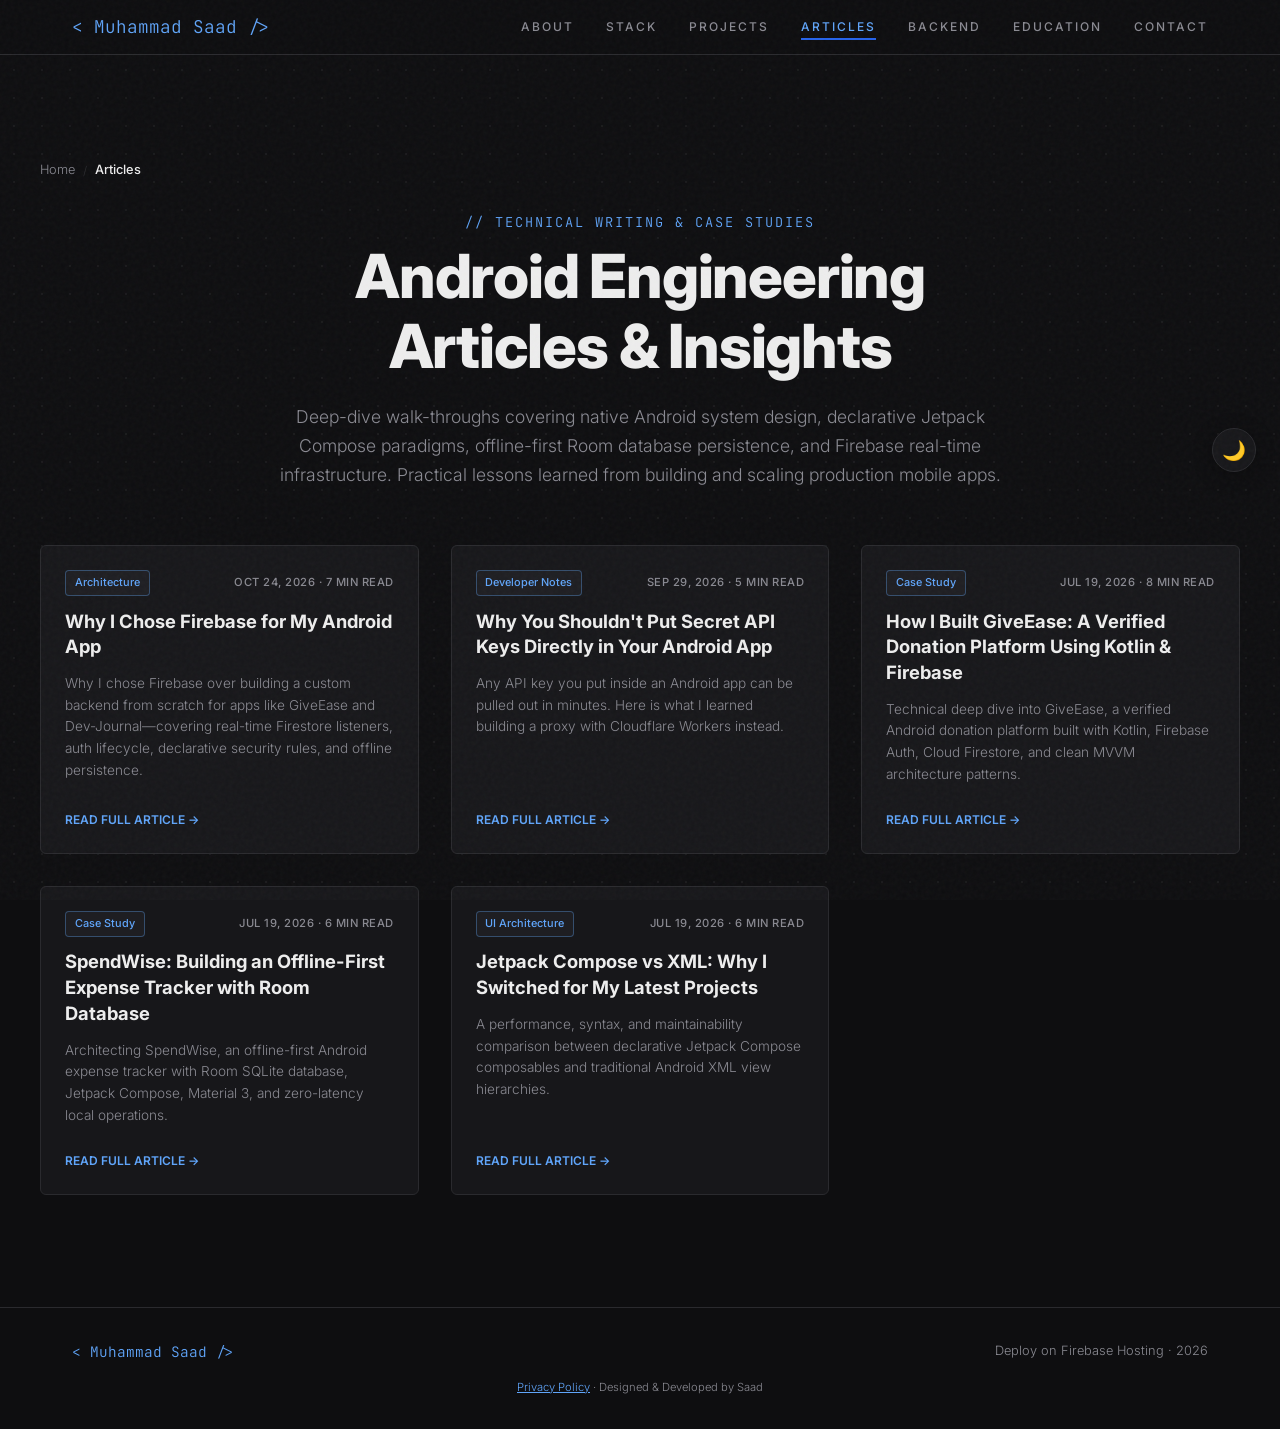
==== commit b9dbdedc: "feat(blog): publish Why I Chose Firebase for My Android App article" ====
--- a/blog/index.html
+++ b/blog/index.html
@@ -57,6 +57,12 @@
       "blogPost": [
         {
           "@type": "BlogPosting",
+          "headline": "Why I Chose Firebase for My Android App",
+          "url": "https://saadev.site/blog/why-i-chose-firebase-for-my-android-app",
+          "datePublished": "2026-10-24"
+        },
+        {
+          "@type": "BlogPosting",
           "headline": "Why You Shouldn't Put Secret API Keys Directly in Your Android App",
           "url": "https://saadev.site/blog/why-you-shouldnt-put-secret-api-keys-in-your-android-app",
           "datePublished": "2026-09-29"
@@ -134,6 +140,19 @@
     <!-- Articles Grid -->
     <section aria-label="All Technical Articles">
         <div class="blog-listing-grid" id="articles-listing-grid">
+            <!-- Article: Why I Chose Firebase for My Android App -->
+            <article class="blog-card is-visible">
+                <div class="blog-card-content">
+                    <div style="display: flex; align-items: center; justify-content: space-between; margin-bottom: 0.8rem; gap: 0.5rem; flex-wrap: wrap;">
+                        <span class="badge" style="font-size: 0.68rem; padding: 0.2rem 0.55rem; color: var(--accent-text); border-color: rgba(96, 165, 250, 0.35);">Architecture</span>
+                        <div class="blog-card-meta" style="margin-bottom: 0;">OCTOBER 24, 2026 · 7 MIN READ</div>
+                    </div>
+                    <h2 class="blog-card-title" style="font-size: 1.15rem; margin-bottom: 0.8rem;">Why I Chose Firebase for My Android App</h2>
+                    <p class="blog-card-desc">Why I chose Firebase over building a custom backend from scratch for apps like GiveEase and Dev-Journal—covering real-time Firestore listeners, auth lifecycle, declarative security rules, and offline persistence.</p>
+                    <a href="/blog/why-i-chose-firebase-for-my-android-app" class="blog-card-link">READ FULL ARTICLE &rarr;</a>
+                </div>
+            </article>
+
             <!-- Article: Secret API Keys in Android -->
             <article class="blog-card is-visible">
                 <div class="blog-card-content">
--- a/style.css
+++ b/style.css
@@ -10,10 +10,10 @@
     --accent-text: #60a5fa;
     --accent-text-hover: #93c5fd;
     --white: #ffffff;
-    --font-display: 'Inter', sans-serif;
-    --font-ui: 'Inter', sans-serif;
-    --font-body: 'Inter', sans-serif;
-    --font-mono: 'JetBrains Mono', monospace;
+    --font-display: 'Inter', -apple-system, BlinkMacSystemFont, 'Segoe UI', Roboto, Helvetica, Arial, sans-serif;
+    --font-ui: 'Inter', -apple-system, BlinkMacSystemFont, 'Segoe UI', Roboto, Helvetica, Arial, sans-serif;
+    --font-body: 'Inter', -apple-system, BlinkMacSystemFont, 'Segoe UI', Roboto, Helvetica, Arial, sans-serif;
+    --font-mono: 'JetBrains Mono', SFMono-Regular, Menlo, Monaco, Consolas, 'Liberation Mono', 'Courier New', monospace;
 
     /* Legacy aliases — subpage inline styles reference these */
     --android: var(--accent-text);
@@ -43,12 +43,15 @@
     overflow-x: hidden;
 }
 
-/* Noise overlay */
+/* Noise overlay - disabled on mobile devices to prevent expensive CPU rasterization */
 body::before {
     content: '';
     position: fixed; top:0; left:0; width:100%; height:100%;
     background-image: url("data:image/svg+xml,%3Csvg viewBox='0 0 256 256' xmlns='http://www.w3.org/2000/svg'%3E%3Cfilter id='noise'%3E%3CfeTurbulence type='fractalNoise' baseFrequency='0.9' numOctaves='4' stitchTiles='stitch'/%3E%3C/filter%3E%3Crect width='100%25' height='100%25' filter='url(%23noise)' opacity='0.035'/%3E%3C/svg%3E");
     pointer-events: none; z-index: 9999;
+}
+@media (max-width: 768px) {
+    body::before { display: none !important; }
 }
 
 /* Dot grid */
@@ -1423,17 +1426,29 @@
     letter-spacing: 0.5px;
 }
 .gh-live-dot {
+    position: relative;
     width: 8px;
     height: 8px;
     background: #3DDC84;
     border-radius: 50%;
-    box-shadow: 0 0 0 0 rgba(61, 220, 132, 0.7);
-    animation: livePulse 2s infinite;
-}
-@keyframes livePulse {
-    0% { box-shadow: 0 0 0 0 rgba(61, 220, 132, 0.7); }
-    70% { box-shadow: 0 0 0 8px rgba(61, 220, 132, 0); }
-    100% { box-shadow: 0 0 0 0 rgba(61, 220, 132, 0); }
+    display: inline-block;
+}
+.gh-live-dot::after {
+    content: '';
+    position: absolute;
+    top: 0;
+    left: 0;
+    right: 0;
+    bottom: 0;
+    border-radius: 50%;
+    background: #3DDC84;
+    animation: livePulseComposite 2s cubic-bezier(0.25, 0.46, 0.45, 0.94) infinite;
+    pointer-events: none;
+}
+@keyframes livePulseComposite {
+    0% { transform: scale(1); opacity: 0.8; }
+    70% { transform: scale(2.4); opacity: 0; }
+    100% { transform: scale(2.4); opacity: 0; }
 }
 
 .github-live-card {
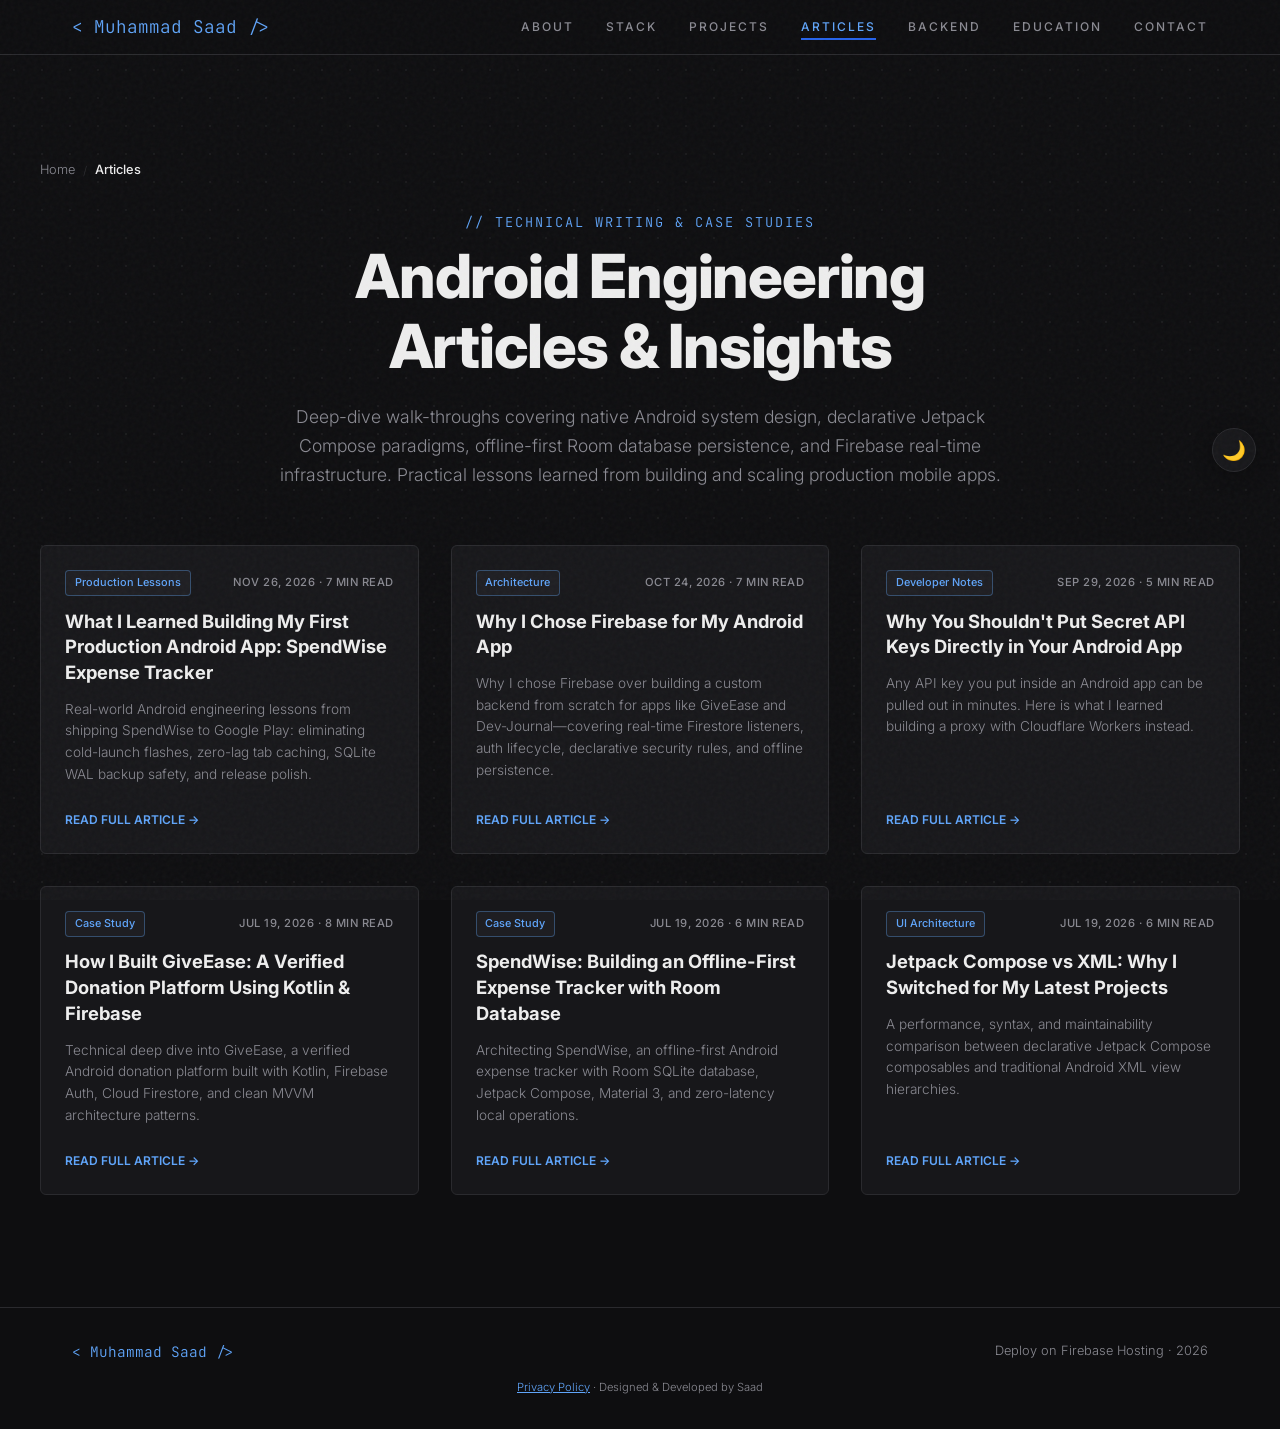
==== commit d85a4940: "feat(blog): publish What I Learned Building My First Production Android App: SpendWise" ====
--- a/blog/index.html
+++ b/blog/index.html
@@ -57,6 +57,12 @@
       "blogPost": [
         {
           "@type": "BlogPosting",
+          "headline": "What I Learned Building My First Production Android App: SpendWise Expense Tracker",
+          "url": "https://saadev.site/blog/what-i-learned-building-my-first-production-android-app-spendwise",
+          "datePublished": "2026-11-26"
+        },
+        {
+          "@type": "BlogPosting",
           "headline": "Why I Chose Firebase for My Android App",
           "url": "https://saadev.site/blog/why-i-chose-firebase-for-my-android-app",
           "datePublished": "2026-10-24"
@@ -140,6 +146,19 @@
     <!-- Articles Grid -->
     <section aria-label="All Technical Articles">
         <div class="blog-listing-grid" id="articles-listing-grid">
+            <!-- Article: What I Learned Building SpendWise -->
+            <article class="blog-card is-visible">
+                <div class="blog-card-content">
+                    <div style="display: flex; align-items: center; justify-content: space-between; margin-bottom: 0.8rem; gap: 0.5rem; flex-wrap: wrap;">
+                        <span class="badge" style="font-size: 0.68rem; padding: 0.2rem 0.55rem; color: var(--accent-text); border-color: rgba(96, 165, 250, 0.35);">Production Lessons</span>
+                        <div class="blog-card-meta" style="margin-bottom: 0;">NOVEMBER 26, 2026 · 7 MIN READ</div>
+                    </div>
+                    <h2 class="blog-card-title" style="font-size: 1.15rem; margin-bottom: 0.8rem;">What I Learned Building My First Production Android App: SpendWise Expense Tracker</h2>
+                    <p class="blog-card-desc">Real-world Android engineering lessons from shipping SpendWise to Google Play: eliminating cold-launch flashes, zero-lag tab caching, SQLite WAL backup safety, and release polish.</p>
+                    <a href="/blog/what-i-learned-building-my-first-production-android-app-spendwise" class="blog-card-link">READ FULL ARTICLE &rarr;</a>
+                </div>
+            </article>
+
             <!-- Article: Why I Chose Firebase for My Android App -->
             <article class="blog-card is-visible">
                 <div class="blog-card-content">
--- a/style.css
+++ b/style.css
@@ -640,12 +640,10 @@
 /* ===== EDUCATION ===== */
 .edu-grid {
     display:grid; grid-template-columns:1fr 1fr; gap:3rem;
-    perspective: 1000px;
 }
 .edu-card {
     background:var(--surface); border:1px solid var(--border);
     padding:2rem; border-radius:4px;
-    transform-style: preserve-3d;
 }
 .edu-card-title {
     font-family:var(--font-ui); font-size:1.4rem; font-weight:700;
@@ -673,11 +671,28 @@
 /* Certifications */
 .cert-list { display:flex; flex-direction:column; gap:1rem; }
 .cert-item {
-    display:flex; align-items:center; gap:1rem;
+    display:flex; align-items:center; justify-content:space-between; flex-wrap:wrap; gap:0.75rem 1rem;
     padding:0.8rem 1rem; background:var(--bg);
     border:1px solid var(--border); transition: border-color 0.3s;
 }
 .cert-item:hover { border-color:var(--accent); }
+.cert-main {
+    display:flex; align-items:center; gap:0.9rem; flex:1; min-width:200px;
+}
+.cert-actions {
+    display:flex; align-items:center; gap:0.5rem; flex-shrink:0;
+}
+.cert-action-btn {
+    display:inline-flex; align-items:center; gap:0.25rem;
+    font-family:var(--font-mono); font-size:0.72rem; font-weight:600;
+    padding:0.32rem 0.65rem; border-radius:4px;
+    background:var(--surface2); color:var(--accent-text);
+    border:1px solid var(--border); text-decoration:none;
+    cursor:pointer; transition:all 0.2s ease; white-space:nowrap;
+}
+.cert-action-btn:hover {
+    border-color:var(--accent); background:var(--accent); color:#ffffff;
+}
 .cert-badge {
     font-family:var(--font-body); font-size:0.7rem; font-weight:700;
     padding:0.3rem 0.6rem; background:var(--surface2);
